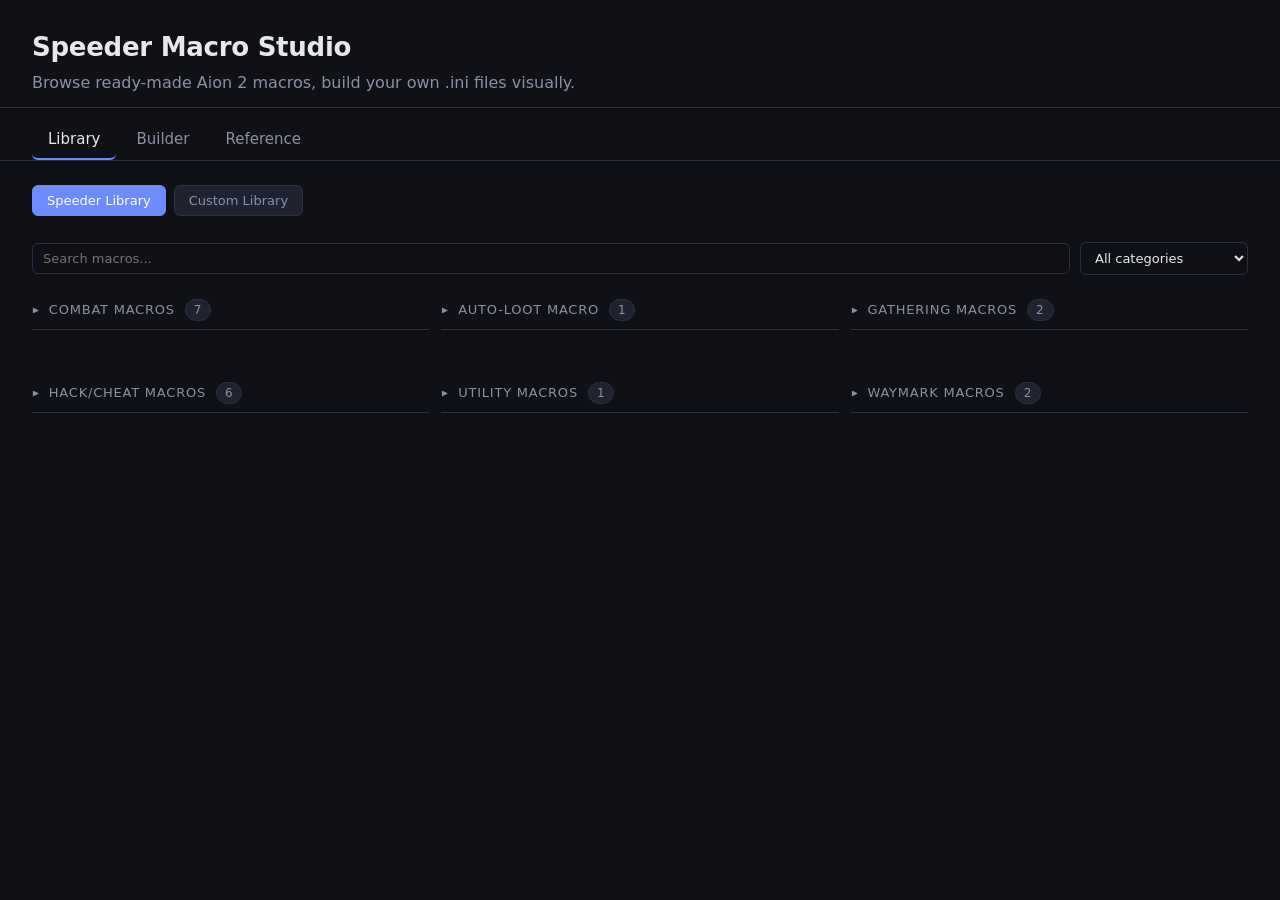
==== index.html @ fd644d5c "Add files via upload" ====
<!DOCTYPE html>
<html lang="en">
<head>
<meta charset="UTF-8">
<meta name="viewport" content="width=device-width, initial-scale=1.0">
<title>Speeder Macro Studio - Aion 2 .ini Builder</title>
<style>
  .scroll { max-height: 70vh; overflow: auto; }
  .subtabs { display: flex; gap: 8px; margin-bottom: 18px; }
  .subtab {
    background: var(--panel-2);
    color: var(--muted);
    border: 1px solid var(--border);
  }
  .subtab.active { background: var(--accent); color: #fff; border-color: var(--accent); }
  #custom-lib[hidden] { display: none; }
  .g0 { color: #6c8cff; }
  .g1 { color: #3ecf8e; }
  .g2 { color: #ffb547; }
  .g3 { color: #ff7a9a; }
  .g4 { color: #b38cff; }
  .g5 { color: #4fd1e0; }
  .g6 { color: #e8d44d; }
  .g7 { color: #ff8a5b; }
  .legend { display: flex; flex-wrap: wrap; gap: 6px 12px; margin-bottom: 10px; font-size: 12px; }
  .legend-item { display: inline-flex; align-items: center; gap: 6px; }
  .legend-item i { width: 10px; height: 10px; border-radius: 50%; background: currentColor; display: inline-block; }
  #output b { font-weight: 600; }
  .output-edit { width: 100%; min-height: 260px; max-height: 60vh; resize: vertical; font-size: 12px; line-height: 1.5; }
  .group-block {
    border: 1px solid var(--border);
    border-radius: 10px;
    padding: 12px;
    margin-bottom: 18px;
    background: rgba(255, 255, 255, 0.01);
  }
  .group-head {
    display: flex;
    align-items: center;
    gap: 10px;
    margin-bottom: 12px;
  }
  .group-head h3 { margin: 0; font-size: 15px; }
  .group-head .count {
    font-size: 12px;
    color: var(--muted);
    background: var(--panel-2);
    border: 1px solid var(--border);
    border-radius: 999px;
    padding: 1px 8px;
  }
  .group-head button.danger { margin-left: auto; }
  .group-block.collapsed { padding-bottom: 12px; }
  .group-block.collapsed .group-head { margin-bottom: 0; }
  .group-block .summary { margin: 0; font-size: 12px; }
  .section-head { align-items: flex-end; }
  .section-tools { display: flex; gap: 4px; margin-left: auto; align-items: flex-end; }
  .section-card.collapsed { padding-bottom: 12px; }
  .section-card .summary { margin: 0; font-size: 12px; }
  .group-row { color: var(--accent); background: var(--panel-2); position: sticky; top: 0; }
  .category { margin-bottom: 24px; }
  .category-title {
    font-size: 13px;
    text-transform: uppercase;
    letter-spacing: .06em;
    color: var(--muted);
    margin: 0 0 12px;
    padding: 4px 0 8px;
    border-bottom: 1px solid var(--border);
    display: flex;
    align-items: center;
    gap: 10px;
    cursor: pointer;
    list-style: none;
    user-select: none;
  }
  .category-title::-webkit-details-marker { display: none; }
  .category-title::before { content: "▾"; font-size: 12px; transition: transform .15s; }
  .category:not([open]) .category-title::before { transform: rotate(-90deg); }
  .category:not([open]) .cards { display: none; }
  .category-title .count {
    font-size: 12px;
    color: var(--muted);
    background: var(--panel-2);
    border: 1px solid var(--border);
    border-radius: 999px;
    padding: 1px 8px;
    font-weight: 400;
  }
  :root {
    --bg: #0f1117;
    --panel: #181b24;
    --panel-2: #1f2330;
    --border: #2b3040;
    --text: #e6e8ee;
    --muted: #8b91a3;
    --accent: #6c8cff;
    --accent-2: #3ecf8e;
    --danger: #ff6b6b;
    --warn: #ffb547;
    --mono: Consolas, "Courier New", monospace;
  }
  * { box-sizing: border-box; }
  body {
    margin: 0;
    font-family: "Segoe UI", system-ui, -apple-system, sans-serif;
    background: var(--bg);
    color: var(--text);
    line-height: 1.5;
  }
  header {
    padding: 28px 32px 12px;
    border-bottom: 1px solid var(--border);
  }
  header h1 { margin: 0 0 4px; font-size: 26px; font-weight: 700; letter-spacing: -0.01em; }
  header p { margin: 0; color: var(--muted); }
  nav.tabs {
    display: flex;
    gap: 4px;
    padding: 12px 32px 0;
    border-bottom: 1px solid var(--border);
    flex-wrap: wrap;
  }
  nav.tabs button {
    background: none;
    border: none;
    color: var(--muted);
    padding: 10px 16px;
    font-size: 15px;
    cursor: pointer;
    border-bottom: 2px solid transparent;
  }
  nav.tabs button.active { color: var(--text); border-bottom-color: var(--accent); }
  main { padding: 24px 32px 60px; max-width: 1280px; margin: 0 auto; }
  .tab { display: none; }
  .tab.active { display: block; }

  button {
    background: var(--accent);
    color: #fff;
    border: none;
    border-radius: 6px;
    padding: 7px 14px;
    font-size: 13px;
    cursor: pointer;
    font-family: inherit;
  }
  button:hover { filter: brightness(1.1); }
  button.ghost {
    background: var(--panel-2);
    color: var(--text);
    border: 1px solid var(--border);
  }
  button.danger { background: transparent; color: var(--danger); border: 1px solid var(--danger); }
  button.small { padding: 3px 8px; font-size: 12px; }

  input, select, textarea {
    background: var(--bg);
    color: var(--text);
    border: 1px solid var(--border);
    border-radius: 6px;
    padding: 7px 10px;
    font-family: inherit;
    font-size: 13px;
  }
  input:focus, select:focus, textarea:focus { outline: 1px solid var(--accent); }
  textarea.code, pre, input.mono { font-family: var(--mono); }

  .toolbar { display: flex; gap: 10px; flex-wrap: wrap; align-items: center; margin-bottom: 18px; }
  .toolbar input[type=search] { flex: 1; min-width: 200px; }

  .cards { display: grid; grid-template-columns: repeat(auto-fill, minmax(300px, 1fr)); gap: 12px; }
  .card {
    background: var(--panel);
    border: 1px solid var(--border);
    border-radius: 10px;
    padding: 14px 16px;
    display: flex;
    flex-direction: column;
    gap: 8px;
    transition: border-color .15s;
  }
  .card:hover { border-color: #3a4160; }
  .card h3 { margin: 0; font-size: 16px; }
  .card p { margin: 0; color: var(--muted); font-size: 13px; }
  .toolbar { position: sticky; top: 0; z-index: 5; background: var(--bg); padding: 8px 0 12px; margin-bottom: 8px; }
  .card .note {
    color: var(--warn);
    font-size: 12px;
    background: rgba(255, 181, 71, 0.08);
    border-left: 3px solid var(--warn);
    padding: 6px 8px;
    border-radius: 4px;
  }
  .card details pre { max-height: 200px; overflow: auto; }
  .card-head { display: flex; justify-content: space-between; align-items: flex-start; gap: 10px; }
  .kbd {
    flex-shrink: 0;
    font-family: var(--mono);
    font-size: 11px;
    color: var(--accent-2);
    background: rgba(62, 207, 142, 0.1);
    border: 1px solid rgba(62, 207, 142, 0.35);
    border-radius: 6px;
    padding: 2px 7px;
    white-space: nowrap;
  }
  .badge {
    font-size: 11px;
    padding: 2px 8px;
    border-radius: 999px;
    background: var(--panel-2);
    border: 1px solid var(--border);
    color: var(--muted);
  }
  .badge.alt { color: var(--accent-2); border-color: var(--accent-2); }
  details summary { cursor: pointer; color: var(--accent); font-size: 13px; margin: 4px 0; }
  pre {
    background: var(--bg);
    border: 1px solid var(--border);
    border-radius: 6px;
    padding: 10px;
    overflow-x: auto;
    font-size: 12px;
    margin: 6px 0 0;
    white-space: pre;
  }
  .card-actions { display: flex; gap: 6px; margin-top: auto; padding-top: 8px; }
  .card-actions button { flex: 1; padding: 6px 8px; font-size: 12px; white-space: nowrap; }
  .card { box-shadow: 0 1px 2px rgba(0, 0, 0, 0.25); }

  .builder-grid { display: grid; grid-template-columns: minmax(0, 1.4fr) minmax(320px, 1fr); gap: 20px; align-items: start; }
  @media (max-width: 1000px) { .builder-grid { grid-template-columns: 1fr; } }
  .panel { background: var(--panel); border: 1px solid var(--border); border-radius: 10px; padding: 16px; }
  .panel h2, .panel h3 { margin: 0 0 12px; font-size: 16px; }
  .sticky { position: sticky; top: 16px; }

  .section-card {
    background: var(--panel-2);
    border: 1px solid var(--border);
    border-radius: 8px;
    padding: 12px;
    margin-bottom: 14px;
  }
  .section-head { display: flex; gap: 10px; align-items: flex-end; flex-wrap: wrap; margin-bottom: 10px; }
  .section-head label { display: flex; flex-direction: column; font-size: 12px; color: var(--muted); gap: 4px; }
  .section-head input[data-field=name] { width: 140px; font-family: var(--mono); }
  .entry { display: flex; gap: 6px; align-items: center; margin-bottom: 6px; }
  .entry input.k { width: 110px; font-family: var(--mono); }
  .entry input.v { flex: 1; font-family: var(--mono); min-width: 0; }
  .entry .eq { color: var(--muted); font-family: var(--mono); }
  .row-btns { display: flex; gap: 4px; }
  .row-btns button { padding: 3px 7px; font-size: 11px; }
  .add-row { display: flex; gap: 6px; flex-wrap: wrap; margin-top: 8px; }

  .output-head { display: flex; justify-content: space-between; align-items: center; gap: 8px; flex-wrap: wrap; margin-bottom: 10px; }
  .output-head .file { display: flex; gap: 6px; align-items: center; }
  .output-head .file input { width: 160px; }
  #output { min-height: 260px; max-height: 60vh; overflow: auto; margin: 0; }
  #warnings { list-style: none; padding: 0; margin: 12px 0 0; font-size: 13px; }
  #warnings li { color: var(--warn); margin-bottom: 4px; }
  #warnings li.ok { color: var(--accent-2); }

  .stack { display: flex; flex-direction: column; gap: 12px; }
  .muted { color: var(--muted); font-size: 13px; }

  table { width: 100%; border-collapse: collapse; font-size: 13px; }
  th, td { text-align: left; padding: 8px 10px; border-bottom: 1px solid var(--border); vertical-align: top; }
  th { color: var(--muted); font-weight: 600; }
  td code, code { font-family: var(--mono); color: var(--accent-2); }
  .ref-grid { display: grid; grid-template-columns: 1fr 1fr; gap: 20px; }
  @media (max-width: 1000px) { .ref-grid { grid-template-columns: 1fr; } }

  #toast {
    position: fixed;
    bottom: 24px;
    left: 50%;
    transform: translateX(-50%) translateY(120px);
    background: var(--accent-2);
    color: #082016;
    padding: 10px 18px;
    border-radius: 8px;
    font-weight: 600;
    transition: transform .25s;
    pointer-events: none;
  }
  #toast.show { transform: translateX(-50%) translateY(0); }
</style>
</head>
<body>

<header>
  <h1>Speeder Macro Studio</h1>
  <p>Browse ready-made Aion 2 macros, build your own .ini files visually.</p>
</header>

<nav class="tabs">
  <button data-tab="library" class="active">Library</button>
  <button data-tab="builder">Builder</button>
  <button data-tab="reference">Reference</button>
</nav>

<main>

  <!-- LIBRARY -->
  <section id="library" class="tab active">
    <div class="subtabs">
      <button class="subtab active" data-sub="speeder">Speeder Library</button>
      <button class="subtab" data-sub="custom">Custom Library</button>
    </div>
    <div id="speeder-lib">
    <div class="toolbar">
      <input type="search" id="search" placeholder="Search macros...">
      <select id="cat">
        <option value="all">All categories</option>
        <option value="Combat">Combat Macros</option>
        <option value="Auto Loot">Auto-Loot Macro</option>
        <option value="Gathering">Gathering Macros</option>
        <option value="Hack">Hack/Cheat Macros</option>
        <option value="Utility">Utility Macros</option>
        <option value="Waymarks">Waymark Macros</option>
      </select>
    </div>
    <div class="cards" id="cards"></div>
    </div>
    <div id="custom-lib" hidden>
      <div class="cards" id="custom-cards"></div>
    </div>
  </section>

  <!-- BUILDER -->
  <section id="builder" class="tab">
    <div class="builder-grid">
      <div class="panel">
        <div class="output-head" style="margin-bottom:14px">
          <h2 style="margin:0">Sections</h2>
          <div style="display:flex;gap:6px;flex-wrap:wrap">
            <button class="ghost" id="add-section">+ Section</button>
            <button class="ghost" id="sort-sections" title="Sort by hotkey code (named sections last)">Sort by hotkey</button>
            <button class="ghost" id="save-custom">Save to Custom Library</button>
            <button class="ghost danger" id="clear-all">Clear all</button>
          </div>
        </div>
        <div id="sections"></div>
      </div>

      <div class="panel sticky">
        <div class="output-head">
          <h2 style="margin:0">Output</h2>
          <div class="file">
            <input id="filename" class="mono" value="macro.ini" title="File name">
            <button class="ghost" id="edit-output">Edit output</button>
            <button class="ghost" id="copy-output">Copy</button>
            <button id="download-output">Download</button>
          </div>
        </div>
        <div class="legend" id="legend"></div>
        <pre id="output"></pre>
        <textarea id="output-edit" class="code output-edit" spellcheck="false" hidden></textarea>
        <ul id="warnings"></ul>
      </div>
    </div>
  </section>

  <!-- REFERENCE -->
  <section id="reference" class="tab">
    <div class="ref-grid">
      <div class="panel">
        <h2>Key codes</h2>
        <p class="muted">Use these as section names (e.g. <code>[113]</code> for F2) and in key presses like <code>32d</code>. Use 160/161 for Shift, not 16.</p>
        <div class="scroll"><table id="key-table"></table></div>
      </div>
      <div class="panel">
        <h2>Command cheat sheet</h2>
        <p class="muted">Based on the examples in the macro guide. Copy examples as-is when unsure.</p>
        <table id="cmd-table"></table>
      </div>
    </div>
  </section>

</main>

<div id="toast"></div>

<script>
const range = (a, b) => Array.from({ length: b - a + 1 }, (_, i) => a + i);

const KEY_GROUPS = [
  ["Mouse", [
    ["Left Click", 1], ["Right Click", 2], ["Middle Click", 4],
    ["Mouse Side X1", 5], ["Mouse Side X2", 6], ["Scroll Up", 256], ["Scroll Down", 257]
  ]],
  ["Function keys", range(112, 135).map(c => [`F${c - 111}`, c])],
  ["Letters", range(65, 90).map(c => [String.fromCharCode(c), c])],
  ["Numbers", range(48, 57).map(c => [String.fromCharCode(c), c])],
  ["Numpad", [
    ...range(96, 105).map(c => [`Numpad ${c - 96}`, c]),
    ["Numpad *", 106], ["Numpad +", 107], ["Numpad Separator", 108],
    ["Numpad -", 109], ["Numpad .", 110], ["Numpad /", 111]
  ]],
  ["Modifiers", [
    ["Left Shift", 160], ["Right Shift", 161], ["Left Ctrl", 162],
    ["Right Ctrl", 163], ["Left Alt", 164], ["Right Alt", 165]
  ]],
  ["Navigation & editing", [
    ["Backspace", 8], ["Tab", 9], ["Clear", 12], ["Enter", 13], ["Pause", 19],
    ["Caps Lock", 20], ["Esc", 27], ["Space", 32], ["Page Up", 33], ["Page Down", 34],
    ["End", 35], ["Home", 36], ["Left Arrow", 37], ["Up Arrow", 38], ["Right Arrow", 39],
    ["Down Arrow", 40], ["Select", 41], ["Print", 42], ["Execute", 43], ["Print Screen", 44],
    ["Insert", 45], ["Delete", 46], ["Help", 47], ["Left Windows", 91], ["Right Windows", 92],
    ["Apps", 93], ["Sleep", 95], ["Num Lock", 144], ["Scroll Lock", 145]
  ]],
  ["Punctuation (US)", [
    ["; :", 186], ["= +", 187], [", <", 188], ["- _", 189], [". >", 190],
    ["/ ?", 191], ["` ~", 192], ["[ {", 219], ["\\ |", 220], ["] }", 221], ["' \"", 222]
  ]],
  ["Media & browser", [
    ["Volume Mute", 173], ["Volume Down", 174], ["Volume Up", 175], ["Next Track", 176],
    ["Previous Track", 177], ["Stop Media", 178], ["Play/Pause", 179], ["Start Mail", 180],
    ["Select Media", 181], ["Start App 1", 182], ["Start App 2", 183]
  ]]
];

const KEY_CODES = KEY_GROUPS.flatMap(([, keys]) => keys);

const GROUP_COLORS = 8;

const COMMANDS = [
  ["abl<slot>,<target>,<ms>", "abl2,0,3000", "Use the ability in a hotbar slot. Target 0 = normal, 1 = self-target abilities/buffs."],
  ["ch<slot>", "ch3", "Check the hotbar slot is active and not on cooldown."],
  ["cd<id>,<ms>", "cd2101001,30000", "Check a status effect timer (used by auto-potion and cooldown checks)."],
  ["hp*<n> / mp*<n>", "hp*0.5", "Compare HP or MP to a fraction (0.5 = 50%)."],
  ["cc", "cc", "Detects crowd control effects such as stuns."],
  ["s<ms>", "s10", "Wait in milliseconds."],
  ["rs<min>,<max>", "rs120,150", "Wait a random time between min and max milliseconds."],
  ["gt<n>", "gt3", "Jump to keys line n. gt* is used as the loop control in the examples."],
  ["<code>d / <code>u", "32d, 32u", "Press (d) or release (u) a key by key code."],
  ["dbg % text", "dbg % slot 2", "Print a debug message to the console. Remove for less spam."],
  ["store / eq", "store % startup,1", "Store a variable / check that a variable equals a value."],
  ["nop", "nop", "Does nothing. Used as a placeholder for the last keys line."],
  ["tcg % name,dist", "tcg % Orichalcum,2000", "Target the closest gathering object (optionally by name and max distance)."],
  ["td<dist> / tbt<ms>", "td200 / tbt100", "Check target distance / teleport behind your target."],
  ["vel x,y,z", "vel0,100,0", "Set your velocity (used by glide and jump boost)."],
  ["get % pos", "get % pos", "Read your current position into variables."],
  ["tele x,y,z", "tele0,(VAR % PY),0", "Teleport to coordinates."],
  ["ap(x,y,z)", "ap(VAR % WX),(VAR % WY),(VAR % WZ)", "Set the in-game auto-path destination."],
  ["lt+ / lt-", "lt+", "Turn camera lock-on to target on/off."],
  ["as*+ / as*-", "as*-", "Turn the attack speed hack off/on."],
  ["ar+ / ar-", "ar+", "Start/stop background movement mode (waymark example)."],
  ["itl", "itl", "Loot check used by the auto-loot macro."],
  ["!command", "!eq % startup,1", "Prefix used in examples; copy as shown."]
];

const PRESETS = [
  {
    id: "weave", cat: "Combat", title: "Basic Weave", hotkey: "F2",
    desc: "Super simple F2 macro that perfectly weaves your left/right click abilities. Recommended to try this one first just to make sure everything is working.",
    note: "",
    text: `[113]
keys=abl2,0,3000|dbg % slot 2
keys2=abl1,0,3000|dbg % slot 1
keys3=nop
repeat=2`
  },
  {
    id: "override", cat: "Combat", title: "Cooldown Override Weave (E)", hotkey: "F2 + E",
    desc: "Very similar to Basic Weave, but pressing E overrides left/right click abilities, uses your E cooldown, then weaves it with left click.",
    note: "To use another key, copy the [69] block, change 69 to the key code (81 for Q), and set the abl slot (abl7,0,4000 for Q).",
    text: `[113]
keys=eq % waitForCD,1|call % fCheckCD|gt3
keys2=abl2,0,3000|dbg % slot 2
keys3=abl1,0,3000|dbg % slot 1
keys4=nop
repeat=2
[69]
keys=!ic|gt*
keys2=store % waitForCD,1
keys3=abl8,0,4000|dbg % used E ability|store % waitForCD,0
keys4=nop
repeat=0
pass=1
[fCheckCD]
keys=eq % waitForCD,1|gt3
keys2=gt*
keys3=s10|gt1
keys4=nop`
  },
  {
    id: "bot", cat: "Combat", title: "Combat Bot (Hotbar 1-8)", hotkey: "F2",
    desc: "Basic combat bot for any class. Uses your cooldowns left-to-right while perfectly weaving your attacks.",
    note: "repeat=1 makes it run only while F2 is held. Self-buffs need target 1 (abl5,1,3000). Charge attacks need key presses instead of abl, e.g. keys6=ch6|52d|wfa**1401|52u|gt12 (Deadshot).",
    text: `[113]
keys=!eq % startup,1|store % startup,1|dbg % Auto-combat enabled
keys2=!itm|tcm2500
keys3=!itm|gt*
keys4=mp*0.25|gt12
keys5=ch3|abl3,0,3000|dbg % slot 3|gt11
keys6=ch4|abl4,0,3000|dbg % slot 4|gt11
keys7=ch5|abl5,0,3000|dbg % slot 5|gt11
keys8=ch6|abl6,0,3000|dbg % slot 6|gt11
keys9=ch7|abl7,0,3000|dbg % slot 7|gt11
keys10=ch8|abl8,0,3000|dbg % slot 8|gt11
keys11=abl2,0,3000|dbg % slot 2
keys12=abl1,0,3000|dbg % slot 1
keys13=nop
endkeys=dbg % Auto-combat disabled|store % startup,0
repeat=2`
  },
  {
    id: "bot-middle", cat: "Combat", title: "Combat Bot (Middle Slots 21-24)", hotkey: "F2",
    desc: "Same combat bot as above, but also uses the 4 middle hotbar slots (ch21-24).",
    note: "Set target to 1 for the abl command if the ability is self-target.",
    text: `[113]
keys=!eq % startup,1|store % startup,1|dbg % Auto-combat enabled
keys2=!itm|tcm2500
keys3=!itm|gt*
keys4=mp*0.25|gt16
keys5=ch3|abl3,0,3000|dbg % Using slot 3|gt15
keys6=ch4|abl4,0,3000|dbg % Using slot 4|gt15
keys7=ch5|abl5,0,3000|dbg % Using slot 5|gt15
keys8=ch6|abl6,0,3000|dbg % Using slot 6|gt15
keys9=ch7|abl7,0,3000|dbg % Using slot 7|gt15
keys10=ch8|abl8,0,3000|dbg % Using slot 8|gt15
keys11=ch21|abl21,0,3000|dbg % Using slot 21|gt15
keys12=ch22|abl22,0,3000|dbg % Using slot 22|gt15
keys13=ch23|abl23,0,3000|dbg % Using slot 23|gt15
keys14=ch24|abl24,0,3000|dbg % Using slot 24|gt15
keys15=abl2,0,3000|dbg % Using slot 2
keys16=abl1,0,3000|dbg % Using slot 1
keys17=nop
endkeys=dbg % Auto-combat disabled|store % startup,0
repeat=2`
  },
  {
    id: "aimbot", cat: "Combat", title: "Target Camera Lock", hotkey: "F3",
    desc: "Works like an aimbot for Aion 2. Locks the camera to your current target.",
    note: "",
    text: `[114]
keys=it|lt+|gt*
keys2=lt-
keys3=s10
endkeys=lt-|dbg % auto-aim OFF
repeat=2`
  },
  {
    id: "autocc", cat: "Combat", title: "Auto Anti-CC (Spacebar)", hotkey: "F4",
    desc: "Detects crowd control abilities (like stun) and presses spacebar for you.",
    note: "Combine with cd to check the spacebar ability cooldown, e.g. keys=cc|cd14000000|32d ...",
    text: `[115]
keys=cc|32d|rs120,150|32u|dbg % pressing spacebar
keys2=s10
endkeys=dbg % OFF
repeat=2`
  },
  {
    id: "potion", cat: "Combat", title: "Auto-Potion", hotkey: "F2",
    desc: "Auto-potion example. Uses F1 when HP is below 50% and the potion's status effect has been active for the cooldown time.",
    note: "Replace 2101001 with the status effect ID you find using the -cd command. 30000 = potion cooldown in ms.",
    text: `[113]
keys=hp*0.5|cd2101001,30000|112d|rs120,150|112u
keys2=s100
endkeys=dbg % auto-potion OFF
repeat=2`
  },
  {
    id: "loot", cat: "Auto Loot", title: "Auto-Loot", hotkey: "F4",
    desc: "Simple macro that presses F whenever loot is detected.",
    note: "",
    text: `[115]
keys=!eq % loot,1|store % loot,1|dbg % Auto-loot enabled
keys2=itl|dbg % looting|70d|rs120,150|70u
keys3=s200
endkeys=dbg % Auto-loot disabled|store % loot,0
repeat=2`
  },
  {
    id: "gather", cat: "Gathering", title: "Gather Closest Object", hotkey: "F4",
    desc: "Gathers from the closest object within 2000 distance. The game runs you to the target automatically. Assumes the default interaction key (F).",
    note: "",
    text: `[115]
keys=tcg2000|s100|70d|rs120,200|70u
repeat=0`
  },
  {
    id: "gather-orichalcum", cat: "Gathering", title: "Gather Specific Object (Orichalcum)", hotkey: "F4",
    desc: "Same as above but targets a specific gathering object.",
    note: "",
    text: `[115]
keys=tcg % Orichalcum,2000|s100|70d|rs120,200|70u
repeat=0`
  },
  {
    id: "glide", cat: "Hack", title: "Never-Drop Glide", hotkey: "F5",
    desc: "Hold F5 to glide without losing height, so you can fly very far with little flight gauge.",
    note: "Order: jump off ledge, hold F5, glide where you want, release F5 to land.",
    text: `[116]
keys=32d|rs120,150|32u
keys2=vel0,1,0|s1|gt2
endkeys=32d|rs120,150|32u
interrupt=1
repeat=1`
  },
  {
    id: "tbt", cat: "Hack", title: "Permanent Back Attack (Teleport Behind)", hotkey: "F5",
    desc: "Continuously teleports behind your current target for permanent back attacks. Only activates within 200 distance to prevent rubberbanding.",
    note: "You must keep moving (e.g. hold W), or back attacks will not register.",
    text: `[116]
keys=td200|tbt100
keys2=s10
endkeys=dbg % TBT OFF
repeat=2`
  },
  {
    id: "tbt-a", cat: "Hack", title: "Back Attack + Auto-Move (A key)", hotkey: "F5",
    desc: "Same as Permanent Back Attack, but holds A after each teleport to update your position.",
    note: "",
    text: `[116]
keys=td200|tbt100|65d|gt*
keys2=65u
keys3=s10
endkeys=dbg % TBT OFF|65u
repeat=2`
  },
  {
    id: "under", cat: "Hack", title: "Teleport Below Ground", hotkey: "F6",
    desc: "Teleports you 300 units below ground. Releasing returns you to your original position. Useful for avoiding some mob/boss damage.",
    note: "",
    text: `[117]
keys=get % pos|store % origY,(VAR % PY)
keys2=sub % PY,300.0
keys3=tele0,(VAR % PY),0|s10|gt3
endkeys=dbg % OFF|tele0,(VAR % origY),0
interrupt=1
repeat=0`
  },
  {
    id: "air", cat: "Hack", title: "Teleport Into the Air", hotkey: "F6",
    desc: "Similar to Teleport Below Ground, but teleports you 300 units up instead.",
    note: "",
    text: `[117]
keys=get % pos
keys2=add % PY,300.0
keys3=tele0,(VAR % PY),0|s10|gt3
endkeys=dbg % OFF
interrupt=1
repeat=0`
  },
  {
    id: "jump", cat: "Hack", title: "Higher Jump", hotkey: "Space",
    desc: "While holding spacebar, your Y velocity increases so you jump higher.",
    note: "",
    text: `[32]
keys=vel0,100,0|s1|gt1
keys2=nop
interrupt=1
pass=1
repeat=0`
  },
  {
    id: "dodge", cat: "Utility", title: "Dodge Distance Guard (Attack Speed Off)", hotkey: "Shift",
    desc: "Prevents the attack speed hack from shortening dodge distance while Shift is held.",
    note: "",
    text: `[160]
keys=caw|as*-|dbg % AS disabled
endkeys=s1000|as*+|dbg % AS enabled
repeat=0
pass=2`
  },
  {
    id: "wp-minimized", cat: "Waymarks", title: "Waymark Movement (Minimized Game)", hotkey: "fPress / fRelease",
    desc: "Lets Speeder move your character while the game is minimized. Also presses Shift to sprint.",
    note: "In config.txt, set line 21 to fPress and line 22 to fRelease.",
    text: `[fPress]
keys=ar+
keys2=get % MS|cmp(VAR % MS),600.0|pk3389

[fRelease]
keys=ar-`
  },
  {
    id: "wp-autopath", cat: "Waymarks", title: "Waymark Auto-Pathing", hotkey: "fPress / fRelease",
    desc: "Uses the in-game quest auto-pathing (bound to ;) and overwrites its coordinates with your waymark coordinates.",
    note: "Requires auto-pathing to be enabled. Set line 23 to ~1000 for this to work.",
    text: `[fPress]
keys=eq % moving,1|gt*
keys2=store % moving,1
keys3=186d|rs120,1500|186u|ap(VAR % WX),(VAR % WY),(VAR % WZ)
keys4=dbg % Moving to (VAR % WX), (VAR % WY), (VAR % WZ)
keys5=nop

[fRelease]
keys=eq % moving,1|dbg % Arrived!|s1000|store % moving,0`
  }
];

let doc = loadSaved() || { sections: [newSection()] };

const $ = s => document.querySelector(s);
const esc = s => String(s ?? "").replace(/[&<>"']/g, c => ({ "&": "&amp;", "<": "&lt;", ">": "&gt;", '"': "&quot;", "'": "&#39;" }[c]));

function newSection() {
  return { name: "113", entries: [{ key: "keys", value: "nop" }, { key: "repeat", value: "0" }] };
}

function parseIni(text) {
  const sections = [];
  let cur = null;
  for (const raw of text.split(/\r?\n/)) {
    const line = raw.trim();
    if (!line) continue;
    const m = line.match(/^\[(.+)\]$/);
    if (m) {
      cur = { name: m[1].trim(), entries: [] };
      sections.push(cur);
      continue;
    }
    if (!cur) { cur = { name: "", entries: [] }; sections.push(cur); }
    const i = line.indexOf("=");
    if (i > 0 && !line.startsWith(";")) {
      cur.entries.push({ key: line.slice(0, i).trim(), value: line.slice(i + 1).trim() });
    } else {
      cur.entries.push({ key: "", value: line });
    }
  }
  return sections;
}

function build() {
  return doc.sections.map(s =>
    `[${s.name}]\n` + s.entries.map(e => e.key ? `${e.key}=${e.value}` : e.value).join("\n")
  ).join("\n\n") + "\n";
}

function renumber(s) {
  let n = 0;
  s.entries.forEach(e => {
    if (/^keys\d*$/.test(e.key)) {
      n++;
      e.key = n === 1 ? "keys" : "keys" + n;
    }
  });
}

function lint() {
  const out = [];
  const names = doc.sections.map(s => s.name);
  doc.sections.forEach((s, i) => {
    const label = s.name ? `[${s.name}]` : `Section ${i + 1}`;
    if (!s.name) out.push(`${label}: section has no name.`);
    if (s.name && names.indexOf(s.name) !== i) out.push(`${label}: duplicate section name.`);
    if (/^\d+$/.test(s.name) && +s.name > 255) out.push(`${label}: key codes are Windows virtual-key codes (0-255).`);
    const keyNums = [];
    s.entries.forEach(e => {
      if (!e.key) {
        if (e.value && !e.value.startsWith(";")) out.push(`${label}: line without "=": "${e.value}" (written as-is).`);
        return;
      }
      if (/^keys\d*$/.test(e.key)) keyNums.push(e.key === "keys" ? 1 : +e.key.slice(4));
      else if (!["endkeys", "repeat", "pass", "interrupt"].includes(e.key)) out.push(`${label}: unknown setting "${e.key}".`);
      if (!e.value.trim()) out.push(`${label}: "${e.key}" has no value.`);
    });
    if (!keyNums.length) out.push(`${label}: no keys lines. The macro will do nothing.`);
    else if (keyNums.some((n, j) => n !== j + 1)) out.push(`${label}: keys lines are not numbered in order (keys, keys2, keys3...).`);
  });
  return out;
}

function save() {
  try { localStorage.setItem("speederStudio", JSON.stringify(doc)); } catch (e) {}
}

function loadSaved() {
  try {
    const d = JSON.parse(localStorage.getItem("speederStudio"));
    return d && Array.isArray(d.sections) ? d : null;
  } catch (e) { return null; }
}

function toast(msg) {
  const t = $("#toast");
  t.textContent = msg;
  t.classList.add("show");
  clearTimeout(toast.timer);
  toast.timer = setTimeout(() => t.classList.remove("show"), 1600);
}

function copyText(text) {
  const done = () => toast("Copied to clipboard");
  if (navigator.clipboard) {
    navigator.clipboard.writeText(text).then(done).catch(() => fallbackCopy(text, done));
  } else {
    fallbackCopy(text, done);
  }
}

function fallbackCopy(text, done) {
  const ta = document.createElement("textarea");
  ta.value = text;
  document.body.appendChild(ta);
  ta.select();
  document.execCommand("copy");
  ta.remove();
  done();
}

function downloadText(text, name) {
  const fname = (name || "macro.ini").replace(/[\\/:*?"<>|]+/g, "_").replace(/\.ini$/i, "") + ".ini";
  const url = URL.createObjectURL(new Blob([text], { type: "text/plain" }));
  const a = document.createElement("a");
  a.href = url;
  a.download = fname;
  a.click();
  setTimeout(() => URL.revokeObjectURL(url), 1000);
  toast("Downloaded " + fname);
}

function switchTab(name) {
  document.querySelectorAll("nav.tabs button").forEach(b => b.classList.toggle("active", b.dataset.tab === name));
  document.querySelectorAll(".tab").forEach(t => t.classList.toggle("active", t.id === name));
}

document.querySelectorAll("nav.tabs button").forEach(b => b.addEventListener("click", () => switchTab(b.dataset.tab)));

/* ---------- Library ---------- */

const CATEGORIES = [
  ["Combat", "Combat Macros"],
  ["Auto Loot", "Auto-Loot Macro"],
  ["Gathering", "Gathering Macros"],
  ["Hack", "Hack/Cheat Macros"],
  ["Utility", "Utility Macros"],
  ["Waymarks", "Waymark Macros"]
];

function renderLibrary() {
  const q = $("#search").value.trim().toLowerCase();
  const cat = $("#cat").value;
  const list = PRESETS.filter(p =>
    (cat === "all" || p.cat === cat) && (p.title + " " + p.desc + " " + p.hotkey).toLowerCase().includes(q)
  );
  const groups = CATEGORIES
    .map(([key, label]) => ({ label, items: list.filter(p => p.cat === key) }))
    .filter(g => g.items.length);
  $("#cards").innerHTML = groups.map(g => `
    <details class="category"${q || cat !== "all" ? " open" : ""}>
      <summary class="category-title">${esc(g.label)} <span class="count">${g.items.length}</span></summary>
      <div class="cards">${g.items.map(cardHtml).join("")}</div>
    </details>`).join("") || `<p class="muted">No macros match your search.</p>`;
}

function cardHtml(p) {
  return `
    <article class="card">
      <div class="card-head">
        <h3>${esc(p.title)}</h3>
        <span class="kbd">${esc(p.hotkey)}</span>
      </div>
      <p class="desc">${esc(p.desc)}</p>
      ${p.note ? `<p class="note">${esc(p.note)}</p>` : ""}
      <details><summary>View .ini</summary><pre>${esc(p.text)}</pre></details>
      <div class="card-actions">
        <button data-copy="${p.id}">Copy</button>
        <button class="ghost" data-dl="${p.id}">Download</button>
        <button class="ghost" data-load="${p.id}">Add to builder</button>
      </div>
    </article>`;
}

document.querySelectorAll(".subtab").forEach(b => b.addEventListener("click", () => {
  document.querySelectorAll(".subtab").forEach(x => x.classList.toggle("active", x === b));
  const custom = b.dataset.sub === "custom";
  $("#speeder-lib").hidden = custom;
  $("#custom-lib").hidden = !custom;
  if (custom) renderCustom();
}));

const CUSTOM_KEY = "speederCustom";
let customMacros = loadCustom();

function loadCustom() {
  try { return JSON.parse(localStorage.getItem(CUSTOM_KEY)) || []; } catch (e) { return []; }
}

function saveCustom() {
  try { localStorage.setItem(CUSTOM_KEY, JSON.stringify(customMacros)); } catch (e) {}
}

function renderCustom() {
  $("#custom-cards").innerHTML = customMacros.map(m => `
    <article class="card">
      <div class="card-head">
        <h3>${esc(m.title)}</h3>
        <span class="kbd">${m.sections} sec</span>
      </div>
      <p class="desc">Saved ${new Date(m.created).toLocaleDateString()}</p>
      <details><summary>View .ini</summary><pre>${esc(m.text)}</pre></details>
      <div class="card-actions">
        <button data-act="copy" data-id="${m.id}">Copy</button>
        <button class="ghost" data-act="dl" data-id="${m.id}">Download</button>
        <button class="ghost" data-act="add" data-id="${m.id}">Add to builder</button>
        <button class="ghost danger" data-act="del" data-id="${m.id}">Delete</button>
      </div>
    </article>`).join("") || `<p class="muted">Your Custom Library is empty. Build a macro in the Builder and click "Save to Custom Library".</p>`;
}

$("#custom-cards").addEventListener("click", e => {
  const b = e.target.closest("button[data-act]");
  if (!b) return;
  const m = customMacros.find(x => x.id === b.dataset.id);
  if (!m) return;
  if (b.dataset.act === "copy") copyText(m.text);
  if (b.dataset.act === "dl") downloadText(m.text, m.title);
  if (b.dataset.act === "add") {
    doc.sections.push(...parseIni(m.text).map(s => ({ ...s, group: m.title })));
    commit();
    switchTab("builder");
    toast("Added to builder");
  }
  if (b.dataset.act === "del" && confirm(`Delete "${m.title}"?`)) {
    customMacros = customMacros.filter(x => x.id !== m.id);
    saveCustom();
    renderCustom();
  }
});

$("#save-custom").addEventListener("click", () => {
  if (!doc.sections.length) { toast("Nothing to save"); return; }
  const name = prompt("Name for this macro:", "My macro");
  if (!name || !name.trim()) return;
  customMacros.push({
    id: Date.now().toString(36) + Math.random().toString(36).slice(2, 7),
    title: name.trim(),
    text: build(),
    sections: doc.sections.length,
    created: Date.now()
  });
  saveCustom();
  toast("Saved to Custom Library");
});

$("#search").addEventListener("input", renderLibrary);
$("#cat").addEventListener("change", renderLibrary);

$("#cards").addEventListener("click", e => {
  const b = e.target.closest("button");
  if (!b) return;
  if (b.dataset.copy) copyText(PRESETS.find(p => p.id === b.dataset.copy).text);
  if (b.dataset.dl) {
    const p = PRESETS.find(x => x.id === b.dataset.dl);
    downloadText(p.text + "\n", p.title);
  }
  if (b.dataset.load) {
    const p = PRESETS.find(x => x.id === b.dataset.load);
    doc.sections.push(...parseIni(p.text).map(s => ({ ...s, group: p.title })));
    commit();
    switchTab("builder");
    toast("Added to builder");
  }
});

/* ---------- Builder ---------- */

function keySelectHtml(si, name) {
  const cur = String(name);
  return `<select data-si="${si}" data-action="pickkey">
    <option value="">Pick a key...</option>
    ${KEY_GROUPS.map(([g, keys]) => `<optgroup label="${esc(g)}">
      ${keys.map(([n, c]) => `<option value="${c}" ${String(c) === cur ? "selected" : ""}>${esc(n)} (${c})</option>`).join("")}
    </optgroup>`).join("")}
  </select>`;
}

function groupBlocks() {
  const blocks = [];
  doc.sections.forEach((s, i) => {
    const key = s.group || "";
    const last = blocks[blocks.length - 1];
    if (last && last.key === key) last.end = i + 1;
    else blocks.push({ key, label: key || "Custom sections", start: i, end: i + 1 });
  });
  return blocks;
}

function isGroupCollapsed(key) {
  return !!(doc.collapsedGroups && doc.collapsedGroups[key]);
}

function renderBuilder() {
  $("#sections").innerHTML = groupBlocks().map(b => `
    <div class="group-block${isGroupCollapsed(b.key) ? " collapsed" : ""}">
      <div class="group-head">
        <button class="ghost small" data-action="toggle-group" data-key="${esc(b.key)}" title="Expand / collapse">${isGroupCollapsed(b.key) ? "▶" : "▼"}</button>
        <h3>${esc(b.label)}</h3>
        <span class="count">${b.end - b.start} section(s)</span>
        <button class="ghost danger small" data-action="rm-group" data-start="${b.start}" data-end="${b.end}">Remove group</button>
      </div>
      ${isGroupCollapsed(b.key)
        ? `<p class="muted summary">${doc.sections.slice(b.start, b.end).reduce((n, s) => n + s.entries.length, 0)} line(s) hidden</p>`
        : doc.sections.slice(b.start, b.end).map((s, k) => sectionCard(s, b.start + k)).join("")}
    </div>`).join("") || `<p class="muted">No sections yet. Click "+ Section" or "Add to builder" in the Library.</p>`;
}

function sectionCard(s, si) {
  return `
    <div class="section-card${s.collapsed ? " collapsed" : ""}">
      <div class="section-head">
        <button class="ghost small" data-action="toggle-section" data-si="${si}" title="Expand / collapse">${s.collapsed ? "▶" : "▼"}</button>
        <label>Section name
          <input data-si="${si}" data-field="name" value="${esc(s.name)}">
        </label>
        <label>Hotkey
          ${keySelectHtml(si, s.name)}
        </label>
        <div class="section-tools">
          <button class="ghost small" data-action="sec-up" data-si="${si}" title="Move section up">▲</button>
          <button class="ghost small" data-action="sec-down" data-si="${si}" title="Move section down">▼</button>
          <button class="ghost small" data-action="dup-section" data-si="${si}">Duplicate</button>
          <button class="ghost danger small" data-action="del-section" data-si="${si}">Delete</button>
        </div>
      </div>
      ${s.collapsed ? `<p class="muted summary">${s.entries.length} line(s) hidden</p>` : `
      ${s.entries.map((e, ei) => `
        <div class="entry">
          <input class="k" placeholder="key" data-si="${si}" data-ei="${ei}" data-field="key" value="${esc(e.key)}">
          <span class="eq">${e.key ? "=" : ""}</span>
          <input class="v" placeholder="${e.key ? "value" : "comment or raw line"}" data-si="${si}" data-ei="${ei}" data-field="value" value="${esc(e.value)}">
          <div class="row-btns">
            <button class="ghost" data-action="up" data-si="${si}" data-ei="${ei}" title="Move up">▲</button>
            <button class="ghost" data-action="down" data-si="${si}" data-ei="${ei}" title="Move down">▼</button>
            <button class="ghost danger" data-action="rm" data-si="${si}" data-ei="${ei}" title="Remove">✕</button>
          </div>
        </div>`).join("")}
      <div class="add-row">
        <button class="ghost small" data-action="add-keys" data-si="${si}">+ keys line</button>
        <button class="ghost small" data-action="add-setting" data-si="${si}">+ setting</button>
        <button class="ghost small" data-action="add-comment" data-si="${si}">+ comment</button>
      </div>`}
    </div>`;
}

function buildHtml() {
  return groupBlocks().map((b, bi) =>
    doc.sections.slice(b.start, b.end).map(s =>
      `<span class="g${bi % GROUP_COLORS}">` +
      [`<b>[${esc(s.name)}]</b>`, ...s.entries.map(e => esc(e.key ? `${e.key}=${e.value}` : e.value))].join("\n") +
      `</span>`
    ).join("\n\n")
  ).join("\n\n") + "\n";
}

function updateOutput() {
  const blocks = groupBlocks();
  $("#legend").innerHTML = blocks.map((b, bi) =>
    `<span class="legend-item g${bi % GROUP_COLORS}"><i></i>${esc(b.label)}</span>`
  ).join("");
  $("#output").innerHTML = buildHtml();
  const w = lint();
  $("#warnings").innerHTML = w.length
    ? w.map(x => `<li>${esc(x)}</li>`).join("")
    : `<li class="ok">Looks good. No issues found.</li>`;
}

function commit() {
  renderBuilder();
  updateOutput();
  save();
}

$("#sections").addEventListener("input", e => {
  const t = e.target;
  if (!t.dataset.field) return;
  const s = doc.sections[+t.dataset.si];
  if (t.dataset.field === "name") s.name = t.value;
  else s.entries[+t.dataset.ei][t.dataset.field === "key" ? "key" : "value"] = t.value;
  updateOutput();
  save();
});

$("#sections").addEventListener("change", e => {
  const t = e.target;
  if (t.dataset.action === "pickkey" && t.value) {
    doc.sections[+t.dataset.si].name = t.value;
    commit();
  }
});

$("#sections").addEventListener("click", e => {
  const b = e.target.closest("[data-action]");
  if (!b || b.dataset.action === "pickkey") return;
  const a = b.dataset.action;
  const si = +b.dataset.si;
  const ei = +b.dataset.ei;
  const s = doc.sections[si];

  if (a === "del-section") {
    doc.sections.splice(si, 1);
  } else if (a === "up" && ei > 0) {
    [s.entries[ei - 1], s.entries[ei]] = [s.entries[ei], s.entries[ei - 1]];
    renumber(s);
  } else if (a === "down" && ei < s.entries.length - 1) {
    [s.entries[ei + 1], s.entries[ei]] = [s.entries[ei], s.entries[ei + 1]];
    renumber(s);
  } else if (a === "rm") {
    s.entries.splice(ei, 1);
    renumber(s);
  } else if (a === "add-keys") {
    let last = -1;
    s.entries.forEach((e, i) => { if (/^keys\d*$/.test(e.key)) last = i; });
    s.entries.splice(last + 1, 0, { key: "keys", value: "nop" });
    renumber(s);
  } else if (a === "add-setting") {
    s.entries.push({ key: "repeat", value: "0" });
  } else if (a === "add-comment") {
    s.entries.push({ key: "", value: "; " });
  } else if (a === "sec-up" && si > 0 && (doc.sections[si - 1].group || "") === (s.group || "")) {
    [doc.sections[si - 1], doc.sections[si]] = [doc.sections[si], doc.sections[si - 1]];
  } else if (a === "sec-down" && si < doc.sections.length - 1 && (doc.sections[si + 1].group || "") === (s.group || "")) {
    [doc.sections[si + 1], doc.sections[si]] = [doc.sections[si], doc.sections[si + 1]];
  } else if (a === "dup-section") {
    doc.sections.splice(si + 1, 0, JSON.parse(JSON.stringify(s)));
  } else if (a === "toggle-section") {
    s.collapsed = !s.collapsed;
  } else if (a === "toggle-group") {
    doc.collapsedGroups = doc.collapsedGroups || {};
    const key = b.dataset.key;
    doc.collapsedGroups[key] = !doc.collapsedGroups[key];
  } else if (a === "rm-group") {
    const start = +b.dataset.start;
    doc.sections.splice(start, +b.dataset.end - start);
  }
  commit();
});

$("#add-section").addEventListener("click", () => {
  doc.sections.push(newSection());
  commit();
});

$("#sort-sections").addEventListener("click", () => {
  const rank = s => /^\d+$/.test(s.name) ? +s.name : Infinity;
  groupBlocks().forEach(b => {
    const sorted = doc.sections
      .slice(b.start, b.end)
      .map((s, i) => ({ s, i }))
      .sort((a, b) => (rank(a.s) === rank(b.s) ? a.i - b.i : rank(a.s) < rank(b.s) ? -1 : 1))
      .map(x => x.s);
    doc.sections.splice(b.start, sorted.length, ...sorted);
  });
  commit();
});

$("#clear-all").addEventListener("click", () => {
  if (!confirm("Clear every section in the builder?")) return;
  doc.sections = [];
  commit();
});

$("#copy-output").addEventListener("click", () => copyText(build()));

function parseMerge(text) {
  const old = doc.sections.slice();
  const used = new Set();
  return parseIni(text).map(s => {
    const idx = old.findIndex((o, i) => !used.has(i) && o.name === s.name);
    if (idx >= 0) {
      used.add(idx);
      if (old[idx].group) s.group = old[idx].group;
      if (old[idx].collapsed) s.collapsed = true;
    }
    return s;
  });
}

$("#edit-output").addEventListener("click", () => {
  const box = $("#output-edit");
  const editing = !box.hidden;
  box.hidden = editing;
  $("#output").hidden = !editing;
  $("#edit-output").textContent = editing ? "Edit output" : "Done editing";
  if (!editing) {
    box.value = build();
    box.focus();
  }
});

$("#output-edit").addEventListener("input", e => {
  doc.sections = parseMerge(e.target.value);
  commit();
});
$("#download-output").addEventListener("click", () => downloadText(build(), $("#filename").value));

/* ---------- Reference ---------- */

$("#key-table").innerHTML = `<tr><th>Key</th><th>Code</th></tr>` +
  KEY_GROUPS.map(([g, keys]) =>
    `<tr><th colspan="2" class="group-row">${esc(g)}</th></tr>` +
    keys.map(([n, c]) => `<tr><td>${esc(n)}</td><td><code>${c}</code></td></tr>`).join("")
  ).join("");

$("#cmd-table").innerHTML = `<tr><th>Command</th><th>Example</th><th>What it does</th></tr>` +
  COMMANDS.map(([c, ex, d]) => `<tr><td><code>${esc(c)}</code></td><td><code>${esc(ex)}</code></td><td>${esc(d)}</td></tr>`).join("");

renderLibrary();
commit();
</script>
</body>
</html>
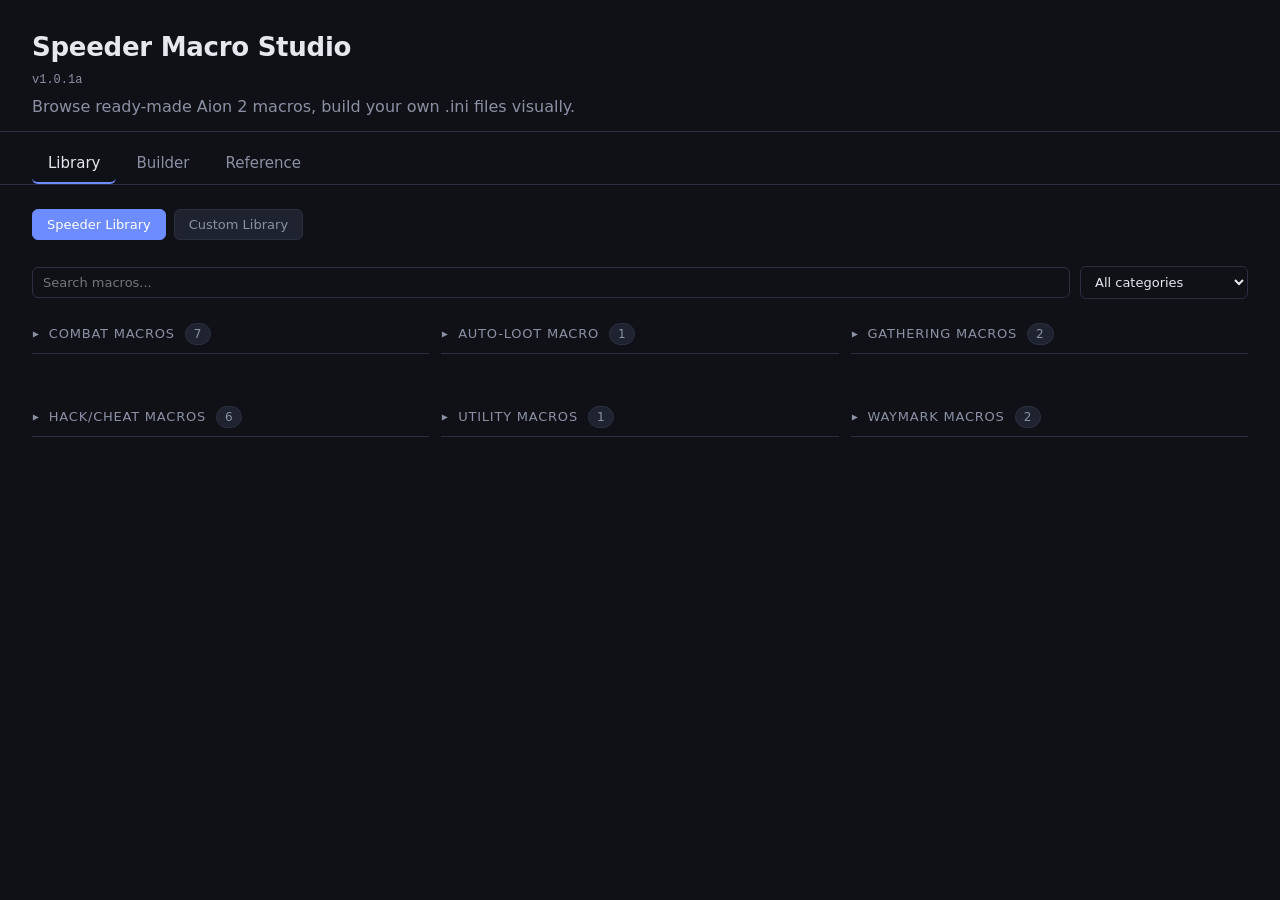
==== commit 6f93b884: "index.html" ====
--- a/index.html
+++ b/index.html
@@ -114,6 +114,7 @@
   }
   header h1 { margin: 0 0 4px; font-size: 26px; font-weight: 700; letter-spacing: -0.01em; }
   header p { margin: 0; color: var(--muted); }
+  header .version { font-family: var(--mono); font-size: 12px; color: var(--muted); margin: 0 0 6px; }
   nav.tabs {
     display: flex;
     gap: 4px;
@@ -291,6 +292,7 @@
 
 <header>
   <h1>Speeder Macro Studio</h1>
+  <div class="version">v1.0.1a</div>
   <p>Browse ready-made Aion 2 macros, build your own .ini files visually.</p>
 </header>
 
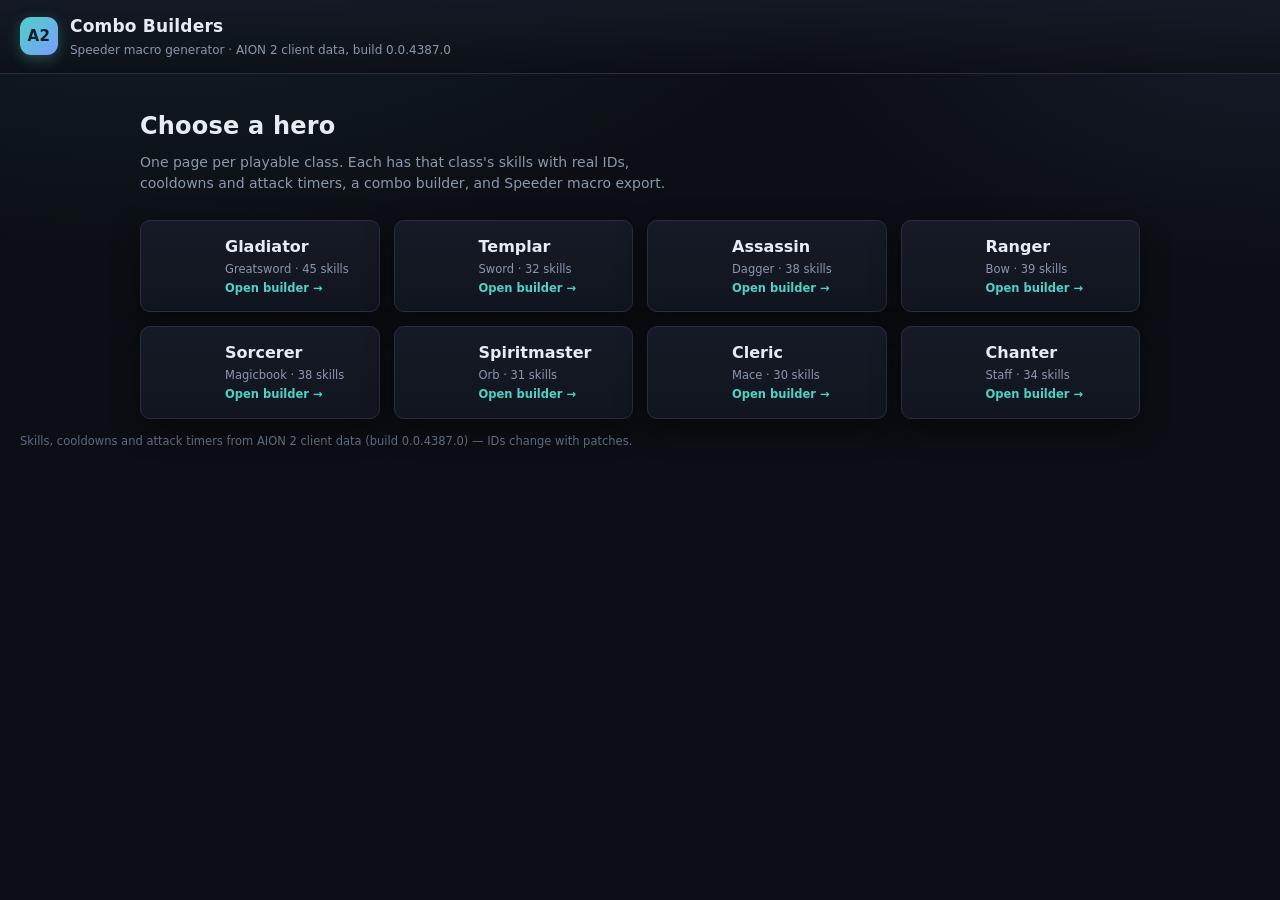
==== commit b5b7181d: "Add files via upload" ====
--- a/index.html
+++ b/index.html
@@ -1,1209 +1,39 @@
 <!DOCTYPE html>
 <html lang="en">
 <head>
-<meta charset="UTF-8">
-<meta name="viewport" content="width=device-width, initial-scale=1.0">
-<title>Speeder Macro Studio - Aion 2 .ini Builder</title>
-<style>
-  .scroll { max-height: 70vh; overflow: auto; }
-  .subtabs { display: flex; gap: 8px; margin-bottom: 18px; }
-  .subtab {
-    background: var(--panel-2);
-    color: var(--muted);
-    border: 1px solid var(--border);
-  }
-  .subtab.active { background: var(--accent); color: #fff; border-color: var(--accent); }
-  #custom-lib[hidden] { display: none; }
-  .g0 { color: #6c8cff; }
-  .g1 { color: #3ecf8e; }
-  .g2 { color: #ffb547; }
-  .g3 { color: #ff7a9a; }
-  .g4 { color: #b38cff; }
-  .g5 { color: #4fd1e0; }
-  .g6 { color: #e8d44d; }
-  .g7 { color: #ff8a5b; }
-  .legend { display: flex; flex-wrap: wrap; gap: 6px 12px; margin-bottom: 10px; font-size: 12px; }
-  .legend-item { display: inline-flex; align-items: center; gap: 6px; }
-  .legend-item i { width: 10px; height: 10px; border-radius: 50%; background: currentColor; display: inline-block; }
-  #output b { font-weight: 600; }
-  .output-edit { width: 100%; min-height: 260px; max-height: 60vh; resize: vertical; font-size: 12px; line-height: 1.5; }
-  .group-block {
-    border: 1px solid var(--border);
-    border-radius: 10px;
-    padding: 12px;
-    margin-bottom: 18px;
-    background: rgba(255, 255, 255, 0.01);
-  }
-  .group-head {
-    display: flex;
-    align-items: center;
-    gap: 10px;
-    margin-bottom: 12px;
-  }
-  .group-head h3 { margin: 0; font-size: 15px; }
-  .group-head .count {
-    font-size: 12px;
-    color: var(--muted);
-    background: var(--panel-2);
-    border: 1px solid var(--border);
-    border-radius: 999px;
-    padding: 1px 8px;
-  }
-  .group-head button.danger { margin-left: auto; }
-  .group-block.collapsed { padding-bottom: 12px; }
-  .group-block.collapsed .group-head { margin-bottom: 0; }
-  .group-block .summary { margin: 0; font-size: 12px; }
-  .section-head { align-items: flex-end; }
-  .section-tools { display: flex; gap: 4px; margin-left: auto; align-items: flex-end; }
-  .section-card.collapsed { padding-bottom: 12px; }
-  .section-card .summary { margin: 0; font-size: 12px; }
-  .group-row { color: var(--accent); background: var(--panel-2); position: sticky; top: 0; }
-  .category { margin-bottom: 24px; }
-  .category-title {
-    font-size: 13px;
-    text-transform: uppercase;
-    letter-spacing: .06em;
-    color: var(--muted);
-    margin: 0 0 12px;
-    padding: 4px 0 8px;
-    border-bottom: 1px solid var(--border);
-    display: flex;
-    align-items: center;
-    gap: 10px;
-    cursor: pointer;
-    list-style: none;
-    user-select: none;
-  }
-  .category-title::-webkit-details-marker { display: none; }
-  .category-title::before { content: "▾"; font-size: 12px; transition: transform .15s; }
-  .category:not([open]) .category-title::before { transform: rotate(-90deg); }
-  .category:not([open]) .cards { display: none; }
-  .category-title .count {
-    font-size: 12px;
-    color: var(--muted);
-    background: var(--panel-2);
-    border: 1px solid var(--border);
-    border-radius: 999px;
-    padding: 1px 8px;
-    font-weight: 400;
-  }
-  :root {
-    --bg: #0f1117;
-    --panel: #181b24;
-    --panel-2: #1f2330;
-    --border: #2b3040;
-    --text: #e6e8ee;
-    --muted: #8b91a3;
-    --accent: #6c8cff;
-    --accent-2: #3ecf8e;
-    --danger: #ff6b6b;
-    --warn: #ffb547;
-    --mono: Consolas, "Courier New", monospace;
-  }
-  * { box-sizing: border-box; }
-  body {
-    margin: 0;
-    font-family: "Segoe UI", system-ui, -apple-system, sans-serif;
-    background: var(--bg);
-    color: var(--text);
-    line-height: 1.5;
-  }
-  header {
-    padding: 28px 32px 12px;
-    border-bottom: 1px solid var(--border);
-  }
-  header h1 { margin: 0 0 4px; font-size: 26px; font-weight: 700; letter-spacing: -0.01em; }
-  header p { margin: 0; color: var(--muted); }
-  header .version { font-family: var(--mono); font-size: 12px; color: var(--muted); margin: 0 0 6px; }
-  nav.tabs {
-    display: flex;
-    gap: 4px;
-    padding: 12px 32px 0;
-    border-bottom: 1px solid var(--border);
-    flex-wrap: wrap;
-  }
-  nav.tabs button {
-    background: none;
-    border: none;
-    color: var(--muted);
-    padding: 10px 16px;
-    font-size: 15px;
-    cursor: pointer;
-    border-bottom: 2px solid transparent;
-  }
-  nav.tabs button.active { color: var(--text); border-bottom-color: var(--accent); }
-  main { padding: 24px 32px 60px; max-width: 1280px; margin: 0 auto; }
-  .tab { display: none; }
-  .tab.active { display: block; }
-
-  button {
-    background: var(--accent);
-    color: #fff;
-    border: none;
-    border-radius: 6px;
-    padding: 7px 14px;
-    font-size: 13px;
-    cursor: pointer;
-    font-family: inherit;
-  }
-  button:hover { filter: brightness(1.1); }
-  button.ghost {
-    background: var(--panel-2);
-    color: var(--text);
-    border: 1px solid var(--border);
-  }
-  button.danger { background: transparent; color: var(--danger); border: 1px solid var(--danger); }
-  button.small { padding: 3px 8px; font-size: 12px; }
-
-  input, select, textarea {
-    background: var(--bg);
-    color: var(--text);
-    border: 1px solid var(--border);
-    border-radius: 6px;
-    padding: 7px 10px;
-    font-family: inherit;
-    font-size: 13px;
-  }
-  input:focus, select:focus, textarea:focus { outline: 1px solid var(--accent); }
-  textarea.code, pre, input.mono { font-family: var(--mono); }
-
-  .toolbar { display: flex; gap: 10px; flex-wrap: wrap; align-items: center; margin-bottom: 18px; }
-  .toolbar input[type=search] { flex: 1; min-width: 200px; }
-
-  .cards { display: grid; grid-template-columns: repeat(auto-fill, minmax(300px, 1fr)); gap: 12px; }
-  .card {
-    background: var(--panel);
-    border: 1px solid var(--border);
-    border-radius: 10px;
-    padding: 14px 16px;
-    display: flex;
-    flex-direction: column;
-    gap: 8px;
-    transition: border-color .15s;
-  }
-  .card:hover { border-color: #3a4160; }
-  .card h3 { margin: 0; font-size: 16px; }
-  .card p { margin: 0; color: var(--muted); font-size: 13px; }
-  .toolbar { position: sticky; top: 0; z-index: 5; background: var(--bg); padding: 8px 0 12px; margin-bottom: 8px; }
-  .card .note {
-    color: var(--warn);
-    font-size: 12px;
-    background: rgba(255, 181, 71, 0.08);
-    border-left: 3px solid var(--warn);
-    padding: 6px 8px;
-    border-radius: 4px;
-  }
-  .card details pre { max-height: 200px; overflow: auto; }
-  .card-head { display: flex; justify-content: space-between; align-items: flex-start; gap: 10px; }
-  .kbd {
-    flex-shrink: 0;
-    font-family: var(--mono);
-    font-size: 11px;
-    color: var(--accent-2);
-    background: rgba(62, 207, 142, 0.1);
-    border: 1px solid rgba(62, 207, 142, 0.35);
-    border-radius: 6px;
-    padding: 2px 7px;
-    white-space: nowrap;
-  }
-  .badge {
-    font-size: 11px;
-    padding: 2px 8px;
-    border-radius: 999px;
-    background: var(--panel-2);
-    border: 1px solid var(--border);
-    color: var(--muted);
-  }
-  .badge.alt { color: var(--accent-2); border-color: var(--accent-2); }
-  details summary { cursor: pointer; color: var(--accent); font-size: 13px; margin: 4px 0; }
-  pre {
-    background: var(--bg);
-    border: 1px solid var(--border);
-    border-radius: 6px;
-    padding: 10px;
-    overflow-x: auto;
-    font-size: 12px;
-    margin: 6px 0 0;
-    white-space: pre;
-  }
-  .card-actions { display: flex; gap: 6px; margin-top: auto; padding-top: 8px; }
-  .card-actions button { flex: 1; padding: 6px 8px; font-size: 12px; white-space: nowrap; }
-  .card { box-shadow: 0 1px 2px rgba(0, 0, 0, 0.25); }
-
-  .builder-grid { display: grid; grid-template-columns: minmax(0, 1.4fr) minmax(320px, 1fr); gap: 20px; align-items: start; }
-  @media (max-width: 1000px) { .builder-grid { grid-template-columns: 1fr; } }
-  .panel { background: var(--panel); border: 1px solid var(--border); border-radius: 10px; padding: 16px; }
-  .panel h2, .panel h3 { margin: 0 0 12px; font-size: 16px; }
-  .sticky { position: sticky; top: 16px; }
-
-  .section-card {
-    background: var(--panel-2);
-    border: 1px solid var(--border);
-    border-radius: 8px;
-    padding: 12px;
-    margin-bottom: 14px;
-  }
-  .section-head { display: flex; gap: 10px; align-items: flex-end; flex-wrap: wrap; margin-bottom: 10px; }
-  .section-head label { display: flex; flex-direction: column; font-size: 12px; color: var(--muted); gap: 4px; }
-  .section-head input[data-field=name] { width: 140px; font-family: var(--mono); }
-  .entry { display: flex; gap: 6px; align-items: center; margin-bottom: 6px; }
-  .entry input.k { width: 110px; font-family: var(--mono); }
-  .entry input.v { flex: 1; font-family: var(--mono); min-width: 0; }
-  .entry .eq { color: var(--muted); font-family: var(--mono); }
-  .row-btns { display: flex; gap: 4px; }
-  .row-btns button { padding: 3px 7px; font-size: 11px; }
-  .add-row { display: flex; gap: 6px; flex-wrap: wrap; margin-top: 8px; }
-
-  .output-head { display: flex; justify-content: space-between; align-items: center; gap: 8px; flex-wrap: wrap; margin-bottom: 10px; }
-  .output-head .file { display: flex; gap: 6px; align-items: center; }
-  .output-head .file input { width: 160px; }
-  #output { min-height: 260px; max-height: 60vh; overflow: auto; margin: 0; }
-  #warnings { list-style: none; padding: 0; margin: 12px 0 0; font-size: 13px; }
-  #warnings li { color: var(--warn); margin-bottom: 4px; }
-  #warnings li.ok { color: var(--accent-2); }
-
-  .stack { display: flex; flex-direction: column; gap: 12px; }
-  .muted { color: var(--muted); font-size: 13px; }
-
-  table { width: 100%; border-collapse: collapse; font-size: 13px; }
-  th, td { text-align: left; padding: 8px 10px; border-bottom: 1px solid var(--border); vertical-align: top; }
-  th { color: var(--muted); font-weight: 600; }
-  td code, code { font-family: var(--mono); color: var(--accent-2); }
-  .ref-grid { display: grid; grid-template-columns: 1fr 1fr; gap: 20px; }
-  @media (max-width: 1000px) { .ref-grid { grid-template-columns: 1fr; } }
-
-  #toast {
-    position: fixed;
-    bottom: 24px;
-    left: 50%;
-    transform: translateX(-50%) translateY(120px);
-    background: var(--accent-2);
-    color: #082016;
-    padding: 10px 18px;
-    border-radius: 8px;
-    font-weight: 600;
-    transition: transform .25s;
-    pointer-events: none;
-  }
-  #toast.show { transform: translateX(-50%) translateY(0); }
-</style>
+<meta charset="utf-8">
+<meta name="viewport" content="width=device-width, initial-scale=1">
+<title>AION 2 — Combo Builders</title>
+<link rel="stylesheet" href="css/styles.css">
 </head>
 <body>
 
-<header>
-  <h1>Speeder Macro Studio</h1>
-  <div class="version">v1.0.1a</div>
-  <p>Browse ready-made Aion 2 macros, build your own .ini files visually.</p>
+<header class="topbar">
+  <div class="brand">
+    <span class="brand-mark">A2</span>
+    <div class="brand-text">
+      <h1>Combo Builders</h1>
+      <p class="sub">Speeder macro generator · AION 2 client data, build 0.0.4387.0</p>
+    </div>
+  </div>
 </header>
 
-<nav class="tabs">
-  <button data-tab="library" class="active">Library</button>
-  <button data-tab="builder">Builder</button>
-  <button data-tab="reference">Reference</button>
-</nav>
+<main class="hub">
+  <h2 class="hub-title">Choose a hero</h2>
+  <p class="hub-sub">
+    One page per playable class. Each has that class's skills with real IDs, cooldowns and attack timers,
+    a combo builder, and Speeder macro export.
+  </p>
 
-<main>
-
-  <!-- LIBRARY -->
-  <section id="library" class="tab active">
-    <div class="subtabs">
-      <button class="subtab active" data-sub="speeder">Speeder Library</button>
-      <button class="subtab" data-sub="custom">Custom Library</button>
-    </div>
-    <div id="speeder-lib">
-    <div class="toolbar">
-      <input type="search" id="search" placeholder="Search macros...">
-      <select id="cat">
-        <option value="all">All categories</option>
-        <option value="Combat">Combat Macros</option>
-        <option value="Auto Loot">Auto-Loot Macro</option>
-        <option value="Gathering">Gathering Macros</option>
-        <option value="Hack">Hack/Cheat Macros</option>
-        <option value="Utility">Utility Macros</option>
-        <option value="Waymarks">Waymark Macros</option>
-      </select>
-    </div>
-    <div class="cards" id="cards"></div>
-    </div>
-    <div id="custom-lib" hidden>
-      <div class="cards" id="custom-cards"></div>
-    </div>
-  </section>
-
-  <!-- BUILDER -->
-  <section id="builder" class="tab">
-    <div class="builder-grid">
-      <div class="panel">
-        <div class="output-head" style="margin-bottom:14px">
-          <h2 style="margin:0">Sections</h2>
-          <div style="display:flex;gap:6px;flex-wrap:wrap">
-            <button class="ghost" id="add-section">+ Section</button>
-            <button class="ghost" id="sort-sections" title="Sort by hotkey code (named sections last)">Sort by hotkey</button>
-            <button class="ghost" id="save-custom">Save to Custom Library</button>
-            <button class="ghost danger" id="clear-all">Clear all</button>
-          </div>
-        </div>
-        <div id="sections"></div>
-      </div>
-
-      <div class="panel sticky">
-        <div class="output-head">
-          <h2 style="margin:0">Output</h2>
-          <div class="file">
-            <input id="filename" class="mono" value="macro.ini" title="File name">
-            <button class="ghost" id="edit-output">Edit output</button>
-            <button class="ghost" id="copy-output">Copy</button>
-            <button id="download-output">Download</button>
-          </div>
-        </div>
-        <div class="legend" id="legend"></div>
-        <pre id="output"></pre>
-        <textarea id="output-edit" class="code output-edit" spellcheck="false" hidden></textarea>
-        <ul id="warnings"></ul>
-      </div>
-    </div>
-  </section>
-
-  <!-- REFERENCE -->
-  <section id="reference" class="tab">
-    <div class="ref-grid">
-      <div class="panel">
-        <h2>Key codes</h2>
-        <p class="muted">Use these as section names (e.g. <code>[113]</code> for F2) and in key presses like <code>32d</code>. Use 160/161 for Shift, not 16.</p>
-        <div class="scroll"><table id="key-table"></table></div>
-      </div>
-      <div class="panel">
-        <h2>Command cheat sheet</h2>
-        <p class="muted">Based on the examples in the macro guide. Copy examples as-is when unsure.</p>
-        <table id="cmd-table"></table>
-      </div>
-    </div>
-  </section>
-
+  <ul class="class-grid" id="class-grid"></ul>
 </main>
 
-<div id="toast"></div>
+<footer class="footer">
+  <span>Skills, cooldowns and attack timers from AION 2 client data (build 0.0.4387.0) — IDs change with patches.</span>
+</footer>
 
-<script>
-const range = (a, b) => Array.from({ length: b - a + 1 }, (_, i) => a + i);
-
-const KEY_GROUPS = [
-  ["Mouse", [
-    ["Left Click", 1], ["Right Click", 2], ["Middle Click", 4],
-    ["Mouse Side X1", 5], ["Mouse Side X2", 6], ["Scroll Up", 256], ["Scroll Down", 257]
-  ]],
-  ["Function keys", range(112, 135).map(c => [`F${c - 111}`, c])],
-  ["Letters", range(65, 90).map(c => [String.fromCharCode(c), c])],
-  ["Numbers", range(48, 57).map(c => [String.fromCharCode(c), c])],
-  ["Numpad", [
-    ...range(96, 105).map(c => [`Numpad ${c - 96}`, c]),
-    ["Numpad *", 106], ["Numpad +", 107], ["Numpad Separator", 108],
-    ["Numpad -", 109], ["Numpad .", 110], ["Numpad /", 111]
-  ]],
-  ["Modifiers", [
-    ["Left Shift", 160], ["Right Shift", 161], ["Left Ctrl", 162],
-    ["Right Ctrl", 163], ["Left Alt", 164], ["Right Alt", 165]
-  ]],
-  ["Navigation & editing", [
-    ["Backspace", 8], ["Tab", 9], ["Clear", 12], ["Enter", 13], ["Pause", 19],
-    ["Caps Lock", 20], ["Esc", 27], ["Space", 32], ["Page Up", 33], ["Page Down", 34],
-    ["End", 35], ["Home", 36], ["Left Arrow", 37], ["Up Arrow", 38], ["Right Arrow", 39],
-    ["Down Arrow", 40], ["Select", 41], ["Print", 42], ["Execute", 43], ["Print Screen", 44],
-    ["Insert", 45], ["Delete", 46], ["Help", 47], ["Left Windows", 91], ["Right Windows", 92],
-    ["Apps", 93], ["Sleep", 95], ["Num Lock", 144], ["Scroll Lock", 145]
-  ]],
-  ["Punctuation (US)", [
-    ["; :", 186], ["= +", 187], [", <", 188], ["- _", 189], [". >", 190],
-    ["/ ?", 191], ["` ~", 192], ["[ {", 219], ["\\ |", 220], ["] }", 221], ["' \"", 222]
-  ]],
-  ["Media & browser", [
-    ["Volume Mute", 173], ["Volume Down", 174], ["Volume Up", 175], ["Next Track", 176],
-    ["Previous Track", 177], ["Stop Media", 178], ["Play/Pause", 179], ["Start Mail", 180],
-    ["Select Media", 181], ["Start App 1", 182], ["Start App 2", 183]
-  ]]
-];
-
-const KEY_CODES = KEY_GROUPS.flatMap(([, keys]) => keys);
-
-const GROUP_COLORS = 8;
-
-const COMMANDS = [
-  ["abl<slot>,<target>,<ms>", "abl2,0,3000", "Use the ability in a hotbar slot. Target 0 = normal, 1 = self-target abilities/buffs."],
-  ["ch<slot>", "ch3", "Check the hotbar slot is active and not on cooldown."],
-  ["cd<id>,<ms>", "cd2101001,30000", "Check a status effect timer (used by auto-potion and cooldown checks)."],
-  ["hp*<n> / mp*<n>", "hp*0.5", "Compare HP or MP to a fraction (0.5 = 50%)."],
-  ["cc", "cc", "Detects crowd control effects such as stuns."],
-  ["s<ms>", "s10", "Wait in milliseconds."],
-  ["rs<min>,<max>", "rs120,150", "Wait a random time between min and max milliseconds."],
-  ["gt<n>", "gt3", "Jump to keys line n. gt* is used as the loop control in the examples."],
-  ["<code>d / <code>u", "32d, 32u", "Press (d) or release (u) a key by key code."],
-  ["dbg % text", "dbg % slot 2", "Print a debug message to the console. Remove for less spam."],
-  ["store / eq", "store % startup,1", "Store a variable / check that a variable equals a value."],
-  ["nop", "nop", "Does nothing. Used as a placeholder for the last keys line."],
-  ["tcg % name,dist", "tcg % Orichalcum,2000", "Target the closest gathering object (optionally by name and max distance)."],
-  ["td<dist> / tbt<ms>", "td200 / tbt100", "Check target distance / teleport behind your target."],
-  ["vel x,y,z", "vel0,100,0", "Set your velocity (used by glide and jump boost)."],
-  ["get % pos", "get % pos", "Read your current position into variables."],
-  ["tele x,y,z", "tele0,(VAR % PY),0", "Teleport to coordinates."],
-  ["ap(x,y,z)", "ap(VAR % WX),(VAR % WY),(VAR % WZ)", "Set the in-game auto-path destination."],
-  ["lt+ / lt-", "lt+", "Turn camera lock-on to target on/off."],
-  ["as*+ / as*-", "as*-", "Turn the attack speed hack off/on."],
-  ["ar+ / ar-", "ar+", "Start/stop background movement mode (waymark example)."],
-  ["itl", "itl", "Loot check used by the auto-loot macro."],
-  ["!command", "!eq % startup,1", "Prefix used in examples; copy as shown."]
-];
-
-const PRESETS = [
-  {
-    id: "weave", cat: "Combat", title: "Basic Weave", hotkey: "F2",
-    desc: "Super simple F2 macro that perfectly weaves your left/right click abilities. Recommended to try this one first just to make sure everything is working.",
-    note: "",
-    text: `[113]
-keys=abl2,0,3000|dbg % slot 2
-keys2=abl1,0,3000|dbg % slot 1
-keys3=nop
-repeat=2`
-  },
-  {
-    id: "override", cat: "Combat", title: "Cooldown Override Weave (E)", hotkey: "F2 + E",
-    desc: "Very similar to Basic Weave, but pressing E overrides left/right click abilities, uses your E cooldown, then weaves it with left click.",
-    note: "To use another key, copy the [69] block, change 69 to the key code (81 for Q), and set the abl slot (abl7,0,4000 for Q).",
-    text: `[113]
-keys=eq % waitForCD,1|call % fCheckCD|gt3
-keys2=abl2,0,3000|dbg % slot 2
-keys3=abl1,0,3000|dbg % slot 1
-keys4=nop
-repeat=2
-[69]
-keys=!ic|gt*
-keys2=store % waitForCD,1
-keys3=abl8,0,4000|dbg % used E ability|store % waitForCD,0
-keys4=nop
-repeat=0
-pass=1
-[fCheckCD]
-keys=eq % waitForCD,1|gt3
-keys2=gt*
-keys3=s10|gt1
-keys4=nop`
-  },
-  {
-    id: "bot", cat: "Combat", title: "Combat Bot (Hotbar 1-8)", hotkey: "F2",
-    desc: "Basic combat bot for any class. Uses your cooldowns left-to-right while perfectly weaving your attacks.",
-    note: "repeat=1 makes it run only while F2 is held. Self-buffs need target 1 (abl5,1,3000). Charge attacks need key presses instead of abl, e.g. keys6=ch6|52d|wfa**1401|52u|gt12 (Deadshot).",
-    text: `[113]
-keys=!eq % startup,1|store % startup,1|dbg % Auto-combat enabled
-keys2=!itm|tcm2500
-keys3=!itm|gt*
-keys4=mp*0.25|gt12
-keys5=ch3|abl3,0,3000|dbg % slot 3|gt11
-keys6=ch4|abl4,0,3000|dbg % slot 4|gt11
-keys7=ch5|abl5,0,3000|dbg % slot 5|gt11
-keys8=ch6|abl6,0,3000|dbg % slot 6|gt11
-keys9=ch7|abl7,0,3000|dbg % slot 7|gt11
-keys10=ch8|abl8,0,3000|dbg % slot 8|gt11
-keys11=abl2,0,3000|dbg % slot 2
-keys12=abl1,0,3000|dbg % slot 1
-keys13=nop
-endkeys=dbg % Auto-combat disabled|store % startup,0
-repeat=2`
-  },
-  {
-    id: "bot-middle", cat: "Combat", title: "Combat Bot (Middle Slots 21-24)", hotkey: "F2",
-    desc: "Same combat bot as above, but also uses the 4 middle hotbar slots (ch21-24).",
-    note: "Set target to 1 for the abl command if the ability is self-target.",
-    text: `[113]
-keys=!eq % startup,1|store % startup,1|dbg % Auto-combat enabled
-keys2=!itm|tcm2500
-keys3=!itm|gt*
-keys4=mp*0.25|gt16
-keys5=ch3|abl3,0,3000|dbg % Using slot 3|gt15
-keys6=ch4|abl4,0,3000|dbg % Using slot 4|gt15
-keys7=ch5|abl5,0,3000|dbg % Using slot 5|gt15
-keys8=ch6|abl6,0,3000|dbg % Using slot 6|gt15
-keys9=ch7|abl7,0,3000|dbg % Using slot 7|gt15
-keys10=ch8|abl8,0,3000|dbg % Using slot 8|gt15
-keys11=ch21|abl21,0,3000|dbg % Using slot 21|gt15
-keys12=ch22|abl22,0,3000|dbg % Using slot 22|gt15
-keys13=ch23|abl23,0,3000|dbg % Using slot 23|gt15
-keys14=ch24|abl24,0,3000|dbg % Using slot 24|gt15
-keys15=abl2,0,3000|dbg % Using slot 2
-keys16=abl1,0,3000|dbg % Using slot 1
-keys17=nop
-endkeys=dbg % Auto-combat disabled|store % startup,0
-repeat=2`
-  },
-  {
-    id: "aimbot", cat: "Combat", title: "Target Camera Lock", hotkey: "F3",
-    desc: "Works like an aimbot for Aion 2. Locks the camera to your current target.",
-    note: "",
-    text: `[114]
-keys=it|lt+|gt*
-keys2=lt-
-keys3=s10
-endkeys=lt-|dbg % auto-aim OFF
-repeat=2`
-  },
-  {
-    id: "autocc", cat: "Combat", title: "Auto Anti-CC (Spacebar)", hotkey: "F4",
-    desc: "Detects crowd control abilities (like stun) and presses spacebar for you.",
-    note: "Combine with cd to check the spacebar ability cooldown, e.g. keys=cc|cd14000000|32d ...",
-    text: `[115]
-keys=cc|32d|rs120,150|32u|dbg % pressing spacebar
-keys2=s10
-endkeys=dbg % OFF
-repeat=2`
-  },
-  {
-    id: "potion", cat: "Combat", title: "Auto-Potion", hotkey: "F2",
-    desc: "Auto-potion example. Uses F1 when HP is below 50% and the potion's status effect has been active for the cooldown time.",
-    note: "Replace 2101001 with the status effect ID you find using the -cd command. 30000 = potion cooldown in ms.",
-    text: `[113]
-keys=hp*0.5|cd2101001,30000|112d|rs120,150|112u
-keys2=s100
-endkeys=dbg % auto-potion OFF
-repeat=2`
-  },
-  {
-    id: "loot", cat: "Auto Loot", title: "Auto-Loot", hotkey: "F4",
-    desc: "Simple macro that presses F whenever loot is detected.",
-    note: "",
-    text: `[115]
-keys=!eq % loot,1|store % loot,1|dbg % Auto-loot enabled
-keys2=itl|dbg % looting|70d|rs120,150|70u
-keys3=s200
-endkeys=dbg % Auto-loot disabled|store % loot,0
-repeat=2`
-  },
-  {
-    id: "gather", cat: "Gathering", title: "Gather Closest Object", hotkey: "F4",
-    desc: "Gathers from the closest object within 2000 distance. The game runs you to the target automatically. Assumes the default interaction key (F).",
-    note: "",
-    text: `[115]
-keys=tcg2000|s100|70d|rs120,200|70u
-repeat=0`
-  },
-  {
-    id: "gather-orichalcum", cat: "Gathering", title: "Gather Specific Object (Orichalcum)", hotkey: "F4",
-    desc: "Same as above but targets a specific gathering object.",
-    note: "",
-    text: `[115]
-keys=tcg % Orichalcum,2000|s100|70d|rs120,200|70u
-repeat=0`
-  },
-  {
-    id: "glide", cat: "Hack", title: "Never-Drop Glide", hotkey: "F5",
-    desc: "Hold F5 to glide without losing height, so you can fly very far with little flight gauge.",
-    note: "Order: jump off ledge, hold F5, glide where you want, release F5 to land.",
-    text: `[116]
-keys=32d|rs120,150|32u
-keys2=vel0,1,0|s1|gt2
-endkeys=32d|rs120,150|32u
-interrupt=1
-repeat=1`
-  },
-  {
-    id: "tbt", cat: "Hack", title: "Permanent Back Attack (Teleport Behind)", hotkey: "F5",
-    desc: "Continuously teleports behind your current target for permanent back attacks. Only activates within 200 distance to prevent rubberbanding.",
-    note: "You must keep moving (e.g. hold W), or back attacks will not register.",
-    text: `[116]
-keys=td200|tbt100
-keys2=s10
-endkeys=dbg % TBT OFF
-repeat=2`
-  },
-  {
-    id: "tbt-a", cat: "Hack", title: "Back Attack + Auto-Move (A key)", hotkey: "F5",
-    desc: "Same as Permanent Back Attack, but holds A after each teleport to update your position.",
-    note: "",
-    text: `[116]
-keys=td200|tbt100|65d|gt*
-keys2=65u
-keys3=s10
-endkeys=dbg % TBT OFF|65u
-repeat=2`
-  },
-  {
-    id: "under", cat: "Hack", title: "Teleport Below Ground", hotkey: "F6",
-    desc: "Teleports you 300 units below ground. Releasing returns you to your original position. Useful for avoiding some mob/boss damage.",
-    note: "",
-    text: `[117]
-keys=get % pos|store % origY,(VAR % PY)
-keys2=sub % PY,300.0
-keys3=tele0,(VAR % PY),0|s10|gt3
-endkeys=dbg % OFF|tele0,(VAR % origY),0
-interrupt=1
-repeat=0`
-  },
-  {
-    id: "air", cat: "Hack", title: "Teleport Into the Air", hotkey: "F6",
-    desc: "Similar to Teleport Below Ground, but teleports you 300 units up instead.",
-    note: "",
-    text: `[117]
-keys=get % pos
-keys2=add % PY,300.0
-keys3=tele0,(VAR % PY),0|s10|gt3
-endkeys=dbg % OFF
-interrupt=1
-repeat=0`
-  },
-  {
-    id: "jump", cat: "Hack", title: "Higher Jump", hotkey: "Space",
-    desc: "While holding spacebar, your Y velocity increases so you jump higher.",
-    note: "",
-    text: `[32]
-keys=vel0,100,0|s1|gt1
-keys2=nop
-interrupt=1
-pass=1
-repeat=0`
-  },
-  {
-    id: "dodge", cat: "Utility", title: "Dodge Distance Guard (Attack Speed Off)", hotkey: "Shift",
-    desc: "Prevents the attack speed hack from shortening dodge distance while Shift is held.",
-    note: "",
-    text: `[160]
-keys=caw|as*-|dbg % AS disabled
-endkeys=s1000|as*+|dbg % AS enabled
-repeat=0
-pass=2`
-  },
-  {
-    id: "wp-minimized", cat: "Waymarks", title: "Waymark Movement (Minimized Game)", hotkey: "fPress / fRelease",
-    desc: "Lets Speeder move your character while the game is minimized. Also presses Shift to sprint.",
-    note: "In config.txt, set line 21 to fPress and line 22 to fRelease.",
-    text: `[fPress]
-keys=ar+
-keys2=get % MS|cmp(VAR % MS),600.0|pk3389
-
-[fRelease]
-keys=ar-`
-  },
-  {
-    id: "wp-autopath", cat: "Waymarks", title: "Waymark Auto-Pathing", hotkey: "fPress / fRelease",
-    desc: "Uses the in-game quest auto-pathing (bound to ;) and overwrites its coordinates with your waymark coordinates.",
-    note: "Requires auto-pathing to be enabled. Set line 23 to ~1000 for this to work.",
-    text: `[fPress]
-keys=eq % moving,1|gt*
-keys2=store % moving,1
-keys3=186d|rs120,1500|186u|ap(VAR % WX),(VAR % WY),(VAR % WZ)
-keys4=dbg % Moving to (VAR % WX), (VAR % WY), (VAR % WZ)
-keys5=nop
-
-[fRelease]
-keys=eq % moving,1|dbg % Arrived!|s1000|store % moving,0`
-  }
-];
-
-let doc = loadSaved() || { sections: [newSection()] };
-
-const $ = s => document.querySelector(s);
-const esc = s => String(s ?? "").replace(/[&<>"']/g, c => ({ "&": "&amp;", "<": "&lt;", ">": "&gt;", '"': "&quot;", "'": "&#39;" }[c]));
-
-function newSection() {
-  return { name: "113", entries: [{ key: "keys", value: "nop" }, { key: "repeat", value: "0" }] };
-}
-
-function parseIni(text) {
-  const sections = [];
-  let cur = null;
-  for (const raw of text.split(/\r?\n/)) {
-    const line = raw.trim();
-    if (!line) continue;
-    const m = line.match(/^\[(.+)\]$/);
-    if (m) {
-      cur = { name: m[1].trim(), entries: [] };
-      sections.push(cur);
-      continue;
-    }
-    if (!cur) { cur = { name: "", entries: [] }; sections.push(cur); }
-    const i = line.indexOf("=");
-    if (i > 0 && !line.startsWith(";")) {
-      cur.entries.push({ key: line.slice(0, i).trim(), value: line.slice(i + 1).trim() });
-    } else {
-      cur.entries.push({ key: "", value: line });
-    }
-  }
-  return sections;
-}
-
-function build() {
-  return doc.sections.map(s =>
-    `[${s.name}]\n` + s.entries.map(e => e.key ? `${e.key}=${e.value}` : e.value).join("\n")
-  ).join("\n\n") + "\n";
-}
-
-function renumber(s) {
-  let n = 0;
-  s.entries.forEach(e => {
-    if (/^keys\d*$/.test(e.key)) {
-      n++;
-      e.key = n === 1 ? "keys" : "keys" + n;
-    }
-  });
-}
-
-function lint() {
-  const out = [];
-  const names = doc.sections.map(s => s.name);
-  doc.sections.forEach((s, i) => {
-    const label = s.name ? `[${s.name}]` : `Section ${i + 1}`;
-    if (!s.name) out.push(`${label}: section has no name.`);
-    if (s.name && names.indexOf(s.name) !== i) out.push(`${label}: duplicate section name.`);
-    if (/^\d+$/.test(s.name) && +s.name > 255) out.push(`${label}: key codes are Windows virtual-key codes (0-255).`);
-    const keyNums = [];
-    s.entries.forEach(e => {
-      if (!e.key) {
-        if (e.value && !e.value.startsWith(";")) out.push(`${label}: line without "=": "${e.value}" (written as-is).`);
-        return;
-      }
-      if (/^keys\d*$/.test(e.key)) keyNums.push(e.key === "keys" ? 1 : +e.key.slice(4));
-      else if (!["endkeys", "repeat", "pass", "interrupt"].includes(e.key)) out.push(`${label}: unknown setting "${e.key}".`);
-      if (!e.value.trim()) out.push(`${label}: "${e.key}" has no value.`);
-    });
-    if (!keyNums.length) out.push(`${label}: no keys lines. The macro will do nothing.`);
-    else if (keyNums.some((n, j) => n !== j + 1)) out.push(`${label}: keys lines are not numbered in order (keys, keys2, keys3...).`);
-  });
-  return out;
-}
-
-function save() {
-  try { localStorage.setItem("speederStudio", JSON.stringify(doc)); } catch (e) {}
-}
-
-function loadSaved() {
-  try {
-    const d = JSON.parse(localStorage.getItem("speederStudio"));
-    return d && Array.isArray(d.sections) ? d : null;
-  } catch (e) { return null; }
-}
-
-function toast(msg) {
-  const t = $("#toast");
-  t.textContent = msg;
-  t.classList.add("show");
-  clearTimeout(toast.timer);
-  toast.timer = setTimeout(() => t.classList.remove("show"), 1600);
-}
-
-function copyText(text) {
-  const done = () => toast("Copied to clipboard");
-  if (navigator.clipboard) {
-    navigator.clipboard.writeText(text).then(done).catch(() => fallbackCopy(text, done));
-  } else {
-    fallbackCopy(text, done);
-  }
-}
-
-function fallbackCopy(text, done) {
-  const ta = document.createElement("textarea");
-  ta.value = text;
-  document.body.appendChild(ta);
-  ta.select();
-  document.execCommand("copy");
-  ta.remove();
-  done();
-}
-
-function downloadText(text, name) {
-  const fname = (name || "macro.ini").replace(/[\\/:*?"<>|]+/g, "_").replace(/\.ini$/i, "") + ".ini";
-  const url = URL.createObjectURL(new Blob([text], { type: "text/plain" }));
-  const a = document.createElement("a");
-  a.href = url;
-  a.download = fname;
-  a.click();
-  setTimeout(() => URL.revokeObjectURL(url), 1000);
-  toast("Downloaded " + fname);
-}
-
-function switchTab(name) {
-  document.querySelectorAll("nav.tabs button").forEach(b => b.classList.toggle("active", b.dataset.tab === name));
-  document.querySelectorAll(".tab").forEach(t => t.classList.toggle("active", t.id === name));
-}
-
-document.querySelectorAll("nav.tabs button").forEach(b => b.addEventListener("click", () => switchTab(b.dataset.tab)));
-
-/* ---------- Library ---------- */
-
-const CATEGORIES = [
-  ["Combat", "Combat Macros"],
-  ["Auto Loot", "Auto-Loot Macro"],
-  ["Gathering", "Gathering Macros"],
-  ["Hack", "Hack/Cheat Macros"],
-  ["Utility", "Utility Macros"],
-  ["Waymarks", "Waymark Macros"]
-];
-
-function renderLibrary() {
-  const q = $("#search").value.trim().toLowerCase();
-  const cat = $("#cat").value;
-  const list = PRESETS.filter(p =>
-    (cat === "all" || p.cat === cat) && (p.title + " " + p.desc + " " + p.hotkey).toLowerCase().includes(q)
-  );
-  const groups = CATEGORIES
-    .map(([key, label]) => ({ label, items: list.filter(p => p.cat === key) }))
-    .filter(g => g.items.length);
-  $("#cards").innerHTML = groups.map(g => `
-    <details class="category"${q || cat !== "all" ? " open" : ""}>
-      <summary class="category-title">${esc(g.label)} <span class="count">${g.items.length}</span></summary>
-      <div class="cards">${g.items.map(cardHtml).join("")}</div>
-    </details>`).join("") || `<p class="muted">No macros match your search.</p>`;
-}
-
-function cardHtml(p) {
-  return `
-    <article class="card">
-      <div class="card-head">
-        <h3>${esc(p.title)}</h3>
-        <span class="kbd">${esc(p.hotkey)}</span>
-      </div>
-      <p class="desc">${esc(p.desc)}</p>
-      ${p.note ? `<p class="note">${esc(p.note)}</p>` : ""}
-      <details><summary>View .ini</summary><pre>${esc(p.text)}</pre></details>
-      <div class="card-actions">
-        <button data-copy="${p.id}">Copy</button>
-        <button class="ghost" data-dl="${p.id}">Download</button>
-        <button class="ghost" data-load="${p.id}">Add to builder</button>
-      </div>
-    </article>`;
-}
-
-document.querySelectorAll(".subtab").forEach(b => b.addEventListener("click", () => {
-  document.querySelectorAll(".subtab").forEach(x => x.classList.toggle("active", x === b));
-  const custom = b.dataset.sub === "custom";
-  $("#speeder-lib").hidden = custom;
-  $("#custom-lib").hidden = !custom;
-  if (custom) renderCustom();
-}));
-
-const CUSTOM_KEY = "speederCustom";
-let customMacros = loadCustom();
-
-function loadCustom() {
-  try { return JSON.parse(localStorage.getItem(CUSTOM_KEY)) || []; } catch (e) { return []; }
-}
-
-function saveCustom() {
-  try { localStorage.setItem(CUSTOM_KEY, JSON.stringify(customMacros)); } catch (e) {}
-}
-
-function renderCustom() {
-  $("#custom-cards").innerHTML = customMacros.map(m => `
-    <article class="card">
-      <div class="card-head">
-        <h3>${esc(m.title)}</h3>
-        <span class="kbd">${m.sections} sec</span>
-      </div>
-      <p class="desc">Saved ${new Date(m.created).toLocaleDateString()}</p>
-      <details><summary>View .ini</summary><pre>${esc(m.text)}</pre></details>
-      <div class="card-actions">
-        <button data-act="copy" data-id="${m.id}">Copy</button>
-        <button class="ghost" data-act="dl" data-id="${m.id}">Download</button>
-        <button class="ghost" data-act="add" data-id="${m.id}">Add to builder</button>
-        <button class="ghost danger" data-act="del" data-id="${m.id}">Delete</button>
-      </div>
-    </article>`).join("") || `<p class="muted">Your Custom Library is empty. Build a macro in the Builder and click "Save to Custom Library".</p>`;
-}
-
-$("#custom-cards").addEventListener("click", e => {
-  const b = e.target.closest("button[data-act]");
-  if (!b) return;
-  const m = customMacros.find(x => x.id === b.dataset.id);
-  if (!m) return;
-  if (b.dataset.act === "copy") copyText(m.text);
-  if (b.dataset.act === "dl") downloadText(m.text, m.title);
-  if (b.dataset.act === "add") {
-    doc.sections.push(...parseIni(m.text).map(s => ({ ...s, group: m.title })));
-    commit();
-    switchTab("builder");
-    toast("Added to builder");
-  }
-  if (b.dataset.act === "del" && confirm(`Delete "${m.title}"?`)) {
-    customMacros = customMacros.filter(x => x.id !== m.id);
-    saveCustom();
-    renderCustom();
-  }
-});
-
-$("#save-custom").addEventListener("click", () => {
-  if (!doc.sections.length) { toast("Nothing to save"); return; }
-  const name = prompt("Name for this macro:", "My macro");
-  if (!name || !name.trim()) return;
-  customMacros.push({
-    id: Date.now().toString(36) + Math.random().toString(36).slice(2, 7),
-    title: name.trim(),
-    text: build(),
-    sections: doc.sections.length,
-    created: Date.now()
-  });
-  saveCustom();
-  toast("Saved to Custom Library");
-});
-
-$("#search").addEventListener("input", renderLibrary);
-$("#cat").addEventListener("change", renderLibrary);
-
-$("#cards").addEventListener("click", e => {
-  const b = e.target.closest("button");
-  if (!b) return;
-  if (b.dataset.copy) copyText(PRESETS.find(p => p.id === b.dataset.copy).text);
-  if (b.dataset.dl) {
-    const p = PRESETS.find(x => x.id === b.dataset.dl);
-    downloadText(p.text + "\n", p.title);
-  }
-  if (b.dataset.load) {
-    const p = PRESETS.find(x => x.id === b.dataset.load);
-    doc.sections.push(...parseIni(p.text).map(s => ({ ...s, group: p.title })));
-    commit();
-    switchTab("builder");
-    toast("Added to builder");
-  }
-});
-
-/* ---------- Builder ---------- */
-
-function keySelectHtml(si, name) {
-  const cur = String(name);
-  return `<select data-si="${si}" data-action="pickkey">
-    <option value="">Pick a key...</option>
-    ${KEY_GROUPS.map(([g, keys]) => `<optgroup label="${esc(g)}">
-      ${keys.map(([n, c]) => `<option value="${c}" ${String(c) === cur ? "selected" : ""}>${esc(n)} (${c})</option>`).join("")}
-    </optgroup>`).join("")}
-  </select>`;
-}
-
-function groupBlocks() {
-  const blocks = [];
-  doc.sections.forEach((s, i) => {
-    const key = s.group || "";
-    const last = blocks[blocks.length - 1];
-    if (last && last.key === key) last.end = i + 1;
-    else blocks.push({ key, label: key || "Custom sections", start: i, end: i + 1 });
-  });
-  return blocks;
-}
-
-function isGroupCollapsed(key) {
-  return !!(doc.collapsedGroups && doc.collapsedGroups[key]);
-}
-
-function renderBuilder() {
-  $("#sections").innerHTML = groupBlocks().map(b => `
-    <div class="group-block${isGroupCollapsed(b.key) ? " collapsed" : ""}">
-      <div class="group-head">
-        <button class="ghost small" data-action="toggle-group" data-key="${esc(b.key)}" title="Expand / collapse">${isGroupCollapsed(b.key) ? "▶" : "▼"}</button>
-        <h3>${esc(b.label)}</h3>
-        <span class="count">${b.end - b.start} section(s)</span>
-        <button class="ghost danger small" data-action="rm-group" data-start="${b.start}" data-end="${b.end}">Remove group</button>
-      </div>
-      ${isGroupCollapsed(b.key)
-        ? `<p class="muted summary">${doc.sections.slice(b.start, b.end).reduce((n, s) => n + s.entries.length, 0)} line(s) hidden</p>`
-        : doc.sections.slice(b.start, b.end).map((s, k) => sectionCard(s, b.start + k)).join("")}
-    </div>`).join("") || `<p class="muted">No sections yet. Click "+ Section" or "Add to builder" in the Library.</p>`;
-}
-
-function sectionCard(s, si) {
-  return `
-    <div class="section-card${s.collapsed ? " collapsed" : ""}">
-      <div class="section-head">
-        <button class="ghost small" data-action="toggle-section" data-si="${si}" title="Expand / collapse">${s.collapsed ? "▶" : "▼"}</button>
-        <label>Section name
-          <input data-si="${si}" data-field="name" value="${esc(s.name)}">
-        </label>
-        <label>Hotkey
-          ${keySelectHtml(si, s.name)}
-        </label>
-        <div class="section-tools">
-          <button class="ghost small" data-action="sec-up" data-si="${si}" title="Move section up">▲</button>
-          <button class="ghost small" data-action="sec-down" data-si="${si}" title="Move section down">▼</button>
-          <button class="ghost small" data-action="dup-section" data-si="${si}">Duplicate</button>
-          <button class="ghost danger small" data-action="del-section" data-si="${si}">Delete</button>
-        </div>
-      </div>
-      ${s.collapsed ? `<p class="muted summary">${s.entries.length} line(s) hidden</p>` : `
-      ${s.entries.map((e, ei) => `
-        <div class="entry">
-          <input class="k" placeholder="key" data-si="${si}" data-ei="${ei}" data-field="key" value="${esc(e.key)}">
-          <span class="eq">${e.key ? "=" : ""}</span>
-          <input class="v" placeholder="${e.key ? "value" : "comment or raw line"}" data-si="${si}" data-ei="${ei}" data-field="value" value="${esc(e.value)}">
-          <div class="row-btns">
-            <button class="ghost" data-action="up" data-si="${si}" data-ei="${ei}" title="Move up">▲</button>
-            <button class="ghost" data-action="down" data-si="${si}" data-ei="${ei}" title="Move down">▼</button>
-            <button class="ghost danger" data-action="rm" data-si="${si}" data-ei="${ei}" title="Remove">✕</button>
-          </div>
-        </div>`).join("")}
-      <div class="add-row">
-        <button class="ghost small" data-action="add-keys" data-si="${si}">+ keys line</button>
-        <button class="ghost small" data-action="add-setting" data-si="${si}">+ setting</button>
-        <button class="ghost small" data-action="add-comment" data-si="${si}">+ comment</button>
-      </div>`}
-    </div>`;
-}
-
-function buildHtml() {
-  return groupBlocks().map((b, bi) =>
-    doc.sections.slice(b.start, b.end).map(s =>
-      `<span class="g${bi % GROUP_COLORS}">` +
-      [`<b>[${esc(s.name)}]</b>`, ...s.entries.map(e => esc(e.key ? `${e.key}=${e.value}` : e.value))].join("\n") +
-      `</span>`
-    ).join("\n\n")
-  ).join("\n\n") + "\n";
-}
-
-function updateOutput() {
-  const blocks = groupBlocks();
-  $("#legend").innerHTML = blocks.map((b, bi) =>
-    `<span class="legend-item g${bi % GROUP_COLORS}"><i></i>${esc(b.label)}</span>`
-  ).join("");
-  $("#output").innerHTML = buildHtml();
-  const w = lint();
-  $("#warnings").innerHTML = w.length
-    ? w.map(x => `<li>${esc(x)}</li>`).join("")
-    : `<li class="ok">Looks good. No issues found.</li>`;
-}
-
-function commit() {
-  renderBuilder();
-  updateOutput();
-  save();
-}
-
-$("#sections").addEventListener("input", e => {
-  const t = e.target;
-  if (!t.dataset.field) return;
-  const s = doc.sections[+t.dataset.si];
-  if (t.dataset.field === "name") s.name = t.value;
-  else s.entries[+t.dataset.ei][t.dataset.field === "key" ? "key" : "value"] = t.value;
-  updateOutput();
-  save();
-});
-
-$("#sections").addEventListener("change", e => {
-  const t = e.target;
-  if (t.dataset.action === "pickkey" && t.value) {
-    doc.sections[+t.dataset.si].name = t.value;
-    commit();
-  }
-});
-
-$("#sections").addEventListener("click", e => {
-  const b = e.target.closest("[data-action]");
-  if (!b || b.dataset.action === "pickkey") return;
-  const a = b.dataset.action;
-  const si = +b.dataset.si;
-  const ei = +b.dataset.ei;
-  const s = doc.sections[si];
-
-  if (a === "del-section") {
-    doc.sections.splice(si, 1);
-  } else if (a === "up" && ei > 0) {
-    [s.entries[ei - 1], s.entries[ei]] = [s.entries[ei], s.entries[ei - 1]];
-    renumber(s);
-  } else if (a === "down" && ei < s.entries.length - 1) {
-    [s.entries[ei + 1], s.entries[ei]] = [s.entries[ei], s.entries[ei + 1]];
-    renumber(s);
-  } else if (a === "rm") {
-    s.entries.splice(ei, 1);
-    renumber(s);
-  } else if (a === "add-keys") {
-    let last = -1;
-    s.entries.forEach((e, i) => { if (/^keys\d*$/.test(e.key)) last = i; });
-    s.entries.splice(last + 1, 0, { key: "keys", value: "nop" });
-    renumber(s);
-  } else if (a === "add-setting") {
-    s.entries.push({ key: "repeat", value: "0" });
-  } else if (a === "add-comment") {
-    s.entries.push({ key: "", value: "; " });
-  } else if (a === "sec-up" && si > 0 && (doc.sections[si - 1].group || "") === (s.group || "")) {
-    [doc.sections[si - 1], doc.sections[si]] = [doc.sections[si], doc.sections[si - 1]];
-  } else if (a === "sec-down" && si < doc.sections.length - 1 && (doc.sections[si + 1].group || "") === (s.group || "")) {
-    [doc.sections[si + 1], doc.sections[si]] = [doc.sections[si], doc.sections[si + 1]];
-  } else if (a === "dup-section") {
-    doc.sections.splice(si + 1, 0, JSON.parse(JSON.stringify(s)));
-  } else if (a === "toggle-section") {
-    s.collapsed = !s.collapsed;
-  } else if (a === "toggle-group") {
-    doc.collapsedGroups = doc.collapsedGroups || {};
-    const key = b.dataset.key;
-    doc.collapsedGroups[key] = !doc.collapsedGroups[key];
-  } else if (a === "rm-group") {
-    const start = +b.dataset.start;
-    doc.sections.splice(start, +b.dataset.end - start);
-  }
-  commit();
-});
-
-$("#add-section").addEventListener("click", () => {
-  doc.sections.push(newSection());
-  commit();
-});
-
-$("#sort-sections").addEventListener("click", () => {
-  const rank = s => /^\d+$/.test(s.name) ? +s.name : Infinity;
-  groupBlocks().forEach(b => {
-    const sorted = doc.sections
-      .slice(b.start, b.end)
-      .map((s, i) => ({ s, i }))
-      .sort((a, b) => (rank(a.s) === rank(b.s) ? a.i - b.i : rank(a.s) < rank(b.s) ? -1 : 1))
-      .map(x => x.s);
-    doc.sections.splice(b.start, sorted.length, ...sorted);
-  });
-  commit();
-});
-
-$("#clear-all").addEventListener("click", () => {
-  if (!confirm("Clear every section in the builder?")) return;
-  doc.sections = [];
-  commit();
-});
-
-$("#copy-output").addEventListener("click", () => copyText(build()));
-
-function parseMerge(text) {
-  const old = doc.sections.slice();
-  const used = new Set();
-  return parseIni(text).map(s => {
-    const idx = old.findIndex((o, i) => !used.has(i) && o.name === s.name);
-    if (idx >= 0) {
-      used.add(idx);
-      if (old[idx].group) s.group = old[idx].group;
-      if (old[idx].collapsed) s.collapsed = true;
-    }
-    return s;
-  });
-}
-
-$("#edit-output").addEventListener("click", () => {
-  const box = $("#output-edit");
-  const editing = !box.hidden;
-  box.hidden = editing;
-  $("#output").hidden = !editing;
-  $("#edit-output").textContent = editing ? "Edit output" : "Done editing";
-  if (!editing) {
-    box.value = build();
-    box.focus();
-  }
-});
-
-$("#output-edit").addEventListener("input", e => {
-  doc.sections = parseMerge(e.target.value);
-  commit();
-});
-$("#download-output").addEventListener("click", () => downloadText(build(), $("#filename").value));
-
-/* ---------- Reference ---------- */
-
-$("#key-table").innerHTML = `<tr><th>Key</th><th>Code</th></tr>` +
-  KEY_GROUPS.map(([g, keys]) =>
-    `<tr><th colspan="2" class="group-row">${esc(g)}</th></tr>` +
-    keys.map(([n, c]) => `<tr><td>${esc(n)}</td><td><code>${c}</code></td></tr>`).join("")
-  ).join("");
-
-$("#cmd-table").innerHTML = `<tr><th>Command</th><th>Example</th><th>What it does</th></tr>` +
-  COMMANDS.map(([c, ex, d]) => `<tr><td><code>${esc(c)}</code></td><td><code>${esc(ex)}</code></td><td>${esc(d)}</td></tr>`).join("");
-
-renderLibrary();
-commit();
-</script>
+<script src="js/data/classes.js"></script>
+<script src="js/data/skills.js"></script>
+<script src="js/hub.js"></script>
 </body>
 </html>
--- a/css/styles.css
+++ b/css/styles.css
@@ -0,0 +1,572 @@
+/* ── AION 2 Ranger Combo Builder ─────────────────────────────────────────── */
+
+:root {
+  --bg:        #0b0e14;
+  --bg-2:      #11151f;
+  --panel:     #151a26;
+  --panel-2:   #1b2130;
+  --line:      #262e40;
+  --line-2:    #333d52;
+  --text:      #e6ebf5;
+  --muted:     #8b97ae;
+  --accent:    #4fd1c5;
+  --accent-2:  #7c9cff;
+  --warn:      #ffb454;
+  --danger:    #ff6b81;
+  --ok:        #62d68b;
+  --radius:    10px;
+  --shadow:    0 10px 30px rgba(0, 0, 0, .45);
+  --mono: ui-monospace, "Cascadia Mono", "Consolas", "SF Mono", Menlo, monospace;
+}
+
+* { box-sizing: border-box; }
+
+html, body { height: 100%; }
+
+body {
+  margin: 0;
+  background:
+    radial-gradient(1200px 600px at 12% -10%, rgba(79, 209, 197, .10), transparent 60%),
+    radial-gradient(900px 500px at 100% 0%, rgba(124, 156, 255, .10), transparent 55%),
+    var(--bg);
+  color: var(--text);
+  font: 14px/1.5 "Segoe UI", system-ui, -apple-system, Roboto, Helvetica, Arial, sans-serif;
+  -webkit-font-smoothing: antialiased;
+}
+
+h1, h2, h3 { margin: 0; font-weight: 650; letter-spacing: .2px; }
+
+code {
+  font-family: var(--mono);
+  font-size: .92em;
+  background: rgba(124, 156, 255, .12);
+  border: 1px solid rgba(124, 156, 255, .18);
+  border-radius: 4px;
+  padding: 0 4px;
+}
+
+.muted { color: var(--muted); }
+
+/* ── Top bar ─────────────────────────────────────────────────────────────── */
+
+.topbar {
+  display: flex;
+  align-items: center;
+  justify-content: space-between;
+  gap: 16px;
+  padding: 14px 20px;
+  border-bottom: 1px solid var(--line);
+  background: linear-gradient(180deg, rgba(21, 26, 38, .9), rgba(11, 14, 20, .6));
+  backdrop-filter: blur(8px);
+  position: sticky;
+  top: 0;
+  z-index: 20;
+}
+
+.brand { display: flex; align-items: center; gap: 12px; }
+
+a.brand-mark { text-decoration: none; }
+a.btn { text-decoration: none; display: inline-block; }
+
+.brand-mark {
+  display: grid;
+  place-items: center;
+  width: 38px; height: 38px;
+  border-radius: 11px;
+  font-weight: 800;
+  font-size: 15px;
+  letter-spacing: .5px;
+  color: #06202a;
+  background: linear-gradient(135deg, var(--accent), var(--accent-2));
+  box-shadow: 0 4px 14px rgba(79, 209, 197, .3);
+}
+
+.brand-text h1 { font-size: 17px; }
+.brand-text .sub { margin: 1px 0 0; font-size: 12px; color: var(--muted); }
+
+.topbar-actions { display: flex; gap: 8px; }
+
+/* ── Buttons ─────────────────────────────────────────────────────────────── */
+
+.btn {
+  font: inherit;
+  font-weight: 600;
+  color: var(--text);
+  background: var(--panel-2);
+  border: 1px solid var(--line-2);
+  border-radius: 8px;
+  padding: 7px 13px;
+  cursor: pointer;
+  transition: background .14s, border-color .14s, transform .06s, color .14s;
+}
+.btn:hover  { background: #232b3d; border-color: #43506b; }
+.btn:active { transform: translateY(1px); }
+.btn:focus-visible { outline: 2px solid var(--accent); outline-offset: 2px; }
+
+.btn.ghost  { background: transparent; }
+.btn.ghost:hover { background: var(--panel-2); }
+.btn.primary {
+  color: #06202a;
+  background: linear-gradient(135deg, var(--accent), #57e0d2);
+  border-color: transparent;
+}
+.btn.primary:hover { filter: brightness(1.07); }
+.btn.tiny { padding: 3px 9px; font-size: 12px; border-radius: 6px; }
+
+/* ── Layout ──────────────────────────────────────────────────────────────── */
+
+.layout {
+  display: grid;
+  grid-template-columns: minmax(290px, 340px) minmax(0, 1fr);
+  gap: 16px;
+  padding: 16px 20px 24px;
+  align-items: start;
+}
+
+.right-col { display: grid; gap: 16px; min-width: 0; }
+
+.panel {
+  background: linear-gradient(180deg, var(--panel), var(--bg-2));
+  border: 1px solid var(--line);
+  border-radius: var(--radius);
+  box-shadow: var(--shadow);
+  min-width: 0;
+}
+
+.panel-head {
+  display: flex;
+  align-items: center;
+  justify-content: space-between;
+  gap: 10px;
+  padding: 12px 14px;
+  border-bottom: 1px solid var(--line);
+}
+.panel-head h2 { font-size: 13px; text-transform: uppercase; letter-spacing: .9px; color: var(--muted); }
+.head-tools { display: flex; align-items: center; gap: 10px; }
+
+/* ── Library ─────────────────────────────────────────────────────────────── */
+
+.library { position: sticky; top: 76px; }
+
+.lib-controls { padding: 12px 14px 8px; display: grid; gap: 10px; }
+
+#search {
+  width: 100%;
+  font: inherit;
+  color: var(--text);
+  background: var(--bg);
+  border: 1px solid var(--line-2);
+  border-radius: 8px;
+  padding: 8px 11px;
+}
+#search::placeholder { color: #5d6a82; }
+#search:focus { outline: none; border-color: var(--accent); box-shadow: 0 0 0 3px rgba(79, 209, 197, .13); }
+
+.chips { display: flex; flex-wrap: wrap; gap: 6px; }
+
+.chip {
+  font: inherit;
+  font-size: 12px;
+  color: var(--muted);
+  background: transparent;
+  border: 1px solid var(--line-2);
+  border-radius: 999px;
+  padding: 3px 10px;
+  cursor: pointer;
+  transition: all .14s;
+}
+.chip:hover { color: var(--text); border-color: #4a5670; }
+.chip.is-active {
+  color: #06202a;
+  background: var(--accent);
+  border-color: transparent;
+  font-weight: 600;
+}
+
+.skill-list {
+  list-style: none;
+  margin: 0;
+  padding: 6px 8px 12px;
+  max-height: calc(100vh - 260px);
+  overflow-y: auto;
+}
+
+.skill {
+  display: flex;
+  align-items: flex-start;
+  gap: 10px;
+  padding: 8px 10px;
+  border: 1px solid transparent;
+  border-radius: 8px;
+  cursor: pointer;
+  transition: background .12s, border-color .12s;
+}
+.skill:hover { background: var(--panel-2); border-color: var(--line-2); }
+.skill:active { transform: translateY(1px); }
+
+.skill-body { min-width: 0; flex: 1; }
+
+.skill-icon,
+.step-icon {
+  flex: 0 0 auto;
+  border-radius: 8px;
+  object-fit: cover;
+  background: rgba(11, 14, 20, .5);
+}
+.step-icon { border-radius: 7px; }
+
+.skill-name { font-weight: 600; font-size: 13.5px; }
+.skill-id { font-family: var(--mono); font-size: 11px; color: #6f7d96; }
+
+.skill-meta {
+  display: flex;
+  flex-wrap: wrap;
+  gap: 4px;
+  align-items: center;
+  margin-top: 3px;
+  font-size: 11px;
+  color: var(--muted);
+}
+
+.tag {
+  border-radius: 5px;
+  padding: 1px 6px;
+  font-size: 10.5px;
+  font-weight: 600;
+  letter-spacing: .3px;
+  border: 1px solid transparent;
+}
+.tag.cd    { color: #ffd9a0; background: rgba(255, 180, 84, .12); border-color: rgba(255, 180, 84, .3); }
+.tag.nocd  { color: #9fe8bd; background: rgba(98, 214, 139, .10); border-color: rgba(98, 214, 139, .25); }
+.tag.cc    { color: #ffb0c0; background: rgba(255, 107, 129, .12); border-color: rgba(255, 107, 129, .3); }
+.tag.buff  { color: #b7c6ff; background: rgba(124, 156, 255, .12); border-color: rgba(124, 156, 255, .3); }
+.tag.chain { color: #9ff0e6; background: rgba(79, 209, 197, .12); border-color: rgba(79, 209, 197, .3); }
+.tag.plain { color: var(--muted); background: rgba(139, 151, 174, .10); border-color: rgba(139, 151, 174, .22); }
+
+/* ── Starters ────────────────────────────────────────────────────────────── */
+
+.starters {
+  display: flex;
+  flex-wrap: wrap;
+  gap: 6px;
+  padding: 12px 14px 0;
+}
+
+/* ── Combo list ──────────────────────────────────────────────────────────── */
+
+.combo-list {
+  list-style: none;
+  margin: 0;
+  padding: 12px 14px 4px;
+  display: grid;
+  gap: 8px;
+}
+
+.step {
+  display: grid;
+  grid-template-columns: 20px 24px 30px minmax(0, 1fr) auto;
+  gap: 8px;
+  align-items: center;
+  padding: 8px 10px;
+  background: var(--panel-2);
+  border: 1px solid var(--line-2);
+  border-radius: 9px;
+}
+.step.dragging { opacity: .45; border-style: dashed; }
+.step.drop-target { border-color: var(--accent); box-shadow: 0 0 0 2px rgba(79, 209, 197, .22); }
+
+.handle {
+  cursor: grab;
+  color: #55617a;
+  font-size: 15px;
+  line-height: 1;
+  text-align: center;
+  user-select: none;
+}
+.handle:active { cursor: grabbing; }
+
+.idx {
+  display: grid;
+  place-items: center;
+  width: 22px; height: 22px;
+  border-radius: 6px;
+  font-size: 11px;
+  font-weight: 700;
+  color: #06202a;
+  background: linear-gradient(135deg, var(--accent), var(--accent-2));
+}
+
+.step-main { min-width: 0; }
+.step-name { font-weight: 600; font-size: 13.5px; display: flex; align-items: baseline; gap: 7px; flex-wrap: wrap; }
+.step-name .skill-id { font-size: 11px; }
+.step-sub { display: flex; flex-wrap: wrap; gap: 4px; margin-top: 3px; }
+
+.step-ctl {
+  display: flex;
+  align-items: flex-end;
+  gap: 6px;
+  flex-wrap: wrap;
+  justify-content: flex-end;
+}
+
+.field { display: grid; gap: 2px; }
+.field > span {
+  font-size: 9.5px;
+  text-transform: uppercase;
+  letter-spacing: .7px;
+  color: #6f7d96;
+}
+.field input, .field select {
+  font: inherit;
+  font-size: 12px;
+  color: var(--text);
+  background: var(--bg);
+  border: 1px solid var(--line-2);
+  border-radius: 6px;
+  padding: 4px 6px;
+  width: 62px;
+}
+.field select { width: auto; max-width: 200px; }
+.field input:focus, .field select:focus { outline: none; border-color: var(--accent); }
+.field input::placeholder { color: #4d5972; }
+
+.icon-btn {
+  font: inherit;
+  font-size: 12px;
+  line-height: 1;
+  color: var(--muted);
+  background: transparent;
+  border: 1px solid var(--line-2);
+  border-radius: 6px;
+  width: 26px; height: 26px;
+  display: grid;
+  place-items: center;
+  cursor: pointer;
+  transition: all .12s;
+}
+.icon-btn:hover { color: var(--text); background: #232b3d; }
+.icon-btn.del:hover { color: var(--danger); border-color: rgba(255, 107, 129, .5); }
+.icon-btn.is-on { color: #06202a; background: var(--accent); border-color: transparent; }
+.icon-btn.is-on:hover { background: #57e0d2; color: #06202a; }
+.icon-btn:disabled { opacity: .3; cursor: default; }
+.icon-btn:disabled:hover { background: transparent; color: var(--muted); }
+
+/* ── Empty + stats ───────────────────────────────────────────────────────── */
+
+.empty { padding: 26px 16px; text-align: center; color: var(--muted); }
+.empty p { margin: 0; }
+.empty .muted { font-size: 12.5px; margin-top: 4px; }
+
+.stats {
+  margin: 10px 14px 14px;
+  padding: 10px 12px;
+  border: 1px solid var(--line);
+  border-radius: 8px;
+  background: rgba(11, 14, 20, .5);
+  display: grid;
+  gap: 8px;
+  font-size: 12.5px;
+}
+.stats:empty { display: none; }
+
+.stat-row { display: flex; flex-wrap: wrap; gap: 6px 18px; }
+.stat { display: flex; gap: 6px; align-items: baseline; }
+.stat b { font-family: var(--mono); font-weight: 600; color: var(--text); }
+.stat span { color: var(--muted); }
+
+.warn-list { display: grid; gap: 4px; margin: 0; padding: 0; list-style: none; }
+.warn-list li {
+  color: var(--warn);
+  display: flex;
+  gap: 6px;
+  align-items: baseline;
+}
+.warn-list li::before { content: "⚠"; }
+.warn-list li.ok { color: var(--ok); }
+.warn-list li.ok::before { content: "✓"; }
+
+/* ── Output ──────────────────────────────────────────────────────────────── */
+
+.options {
+  display: grid;
+  grid-template-columns: repeat(auto-fit, minmax(180px, 1fr));
+  gap: 10px;
+  padding: 12px 14px 0;
+}
+.opt { display: grid; gap: 4px; }
+.opt > span { font-size: 10.5px; text-transform: uppercase; letter-spacing: .7px; color: #6f7d96; }
+.opt select, .opt input {
+  font: inherit;
+  font-size: 13px;
+  color: var(--text);
+  background: var(--bg);
+  border: 1px solid var(--line-2);
+  border-radius: 8px;
+  padding: 7px 9px;
+  width: 100%;
+}
+.opt select:focus, .opt input:focus { outline: none; border-color: var(--accent); }
+
+.toggles {
+  display: flex;
+  flex-wrap: wrap;
+  gap: 8px 18px;
+  padding: 12px 14px 0;
+}
+.check { display: flex; align-items: center; gap: 7px; font-size: 12.5px; color: #c3ccdd; cursor: pointer; }
+.check input { accent-color: var(--accent); width: 15px; height: 15px; }
+.check em { color: var(--muted); font-style: normal; font-size: 11.5px; }
+
+.out-actions { display: flex; flex-wrap: wrap; gap: 8px; padding: 12px 14px 0; }
+
+.code {
+  margin: 12px 14px;
+  padding: 12px 14px;
+  background: #070a10;
+  border: 1px solid var(--line);
+  border-radius: 8px;
+  font-family: var(--mono);
+  font-size: 12.5px;
+  line-height: 1.7;
+  color: #cfe3ff;
+  white-space: pre;
+  overflow-x: auto;
+  min-height: 44px;
+}
+.code .k { color: var(--accent); }
+.code .c { color: #5d6a82; font-style: italic; }
+.code .a { color: #ffd9a0; }
+
+.hint { margin: 0 14px 14px; font-size: 12px; color: var(--muted); }
+
+/* ── Hub: class picker ───────────────────────────────────────────────────── */
+
+.hub {
+  max-width: 1040px;
+  margin: 0 auto;
+  padding: 34px 20px 10px;
+}
+
+.hub-title { font-size: 24px; letter-spacing: .2px; }
+.hub-sub {
+  margin: 8px 0 26px;
+  max-width: 62ch;
+  color: var(--muted);
+  font-size: 14px;
+}
+
+.class-grid {
+  list-style: none;
+  margin: 0;
+  padding: 0;
+  display: grid;
+  grid-template-columns: repeat(auto-fill, minmax(230px, 1fr));
+  gap: 14px;
+}
+
+.class-card a {
+  display: grid;
+  grid-template-columns: 56px minmax(0, 1fr);
+  grid-template-rows: auto auto auto;
+  gap: 2px 14px;
+  align-items: center;
+  padding: 14px;
+  text-decoration: none;
+  color: var(--text);
+  background: linear-gradient(180deg, var(--panel), var(--bg-2));
+  border: 1px solid var(--line);
+  border-radius: var(--radius);
+  box-shadow: var(--shadow);
+  transition: border-color .14s, transform .08s, background .14s;
+}
+.class-card a:hover { border-color: var(--accent); transform: translateY(-2px); }
+.class-card a:focus-visible { outline: 2px solid var(--accent); outline-offset: 2px; }
+
+.class-icon {
+  grid-row: 1 / span 3;
+  border-radius: 10px;
+  object-fit: cover;
+  background: rgba(11, 14, 20, .55);
+}
+
+.class-name { font-weight: 650; font-size: 16px; }
+.class-meta { font-size: 11.5px; color: var(--muted); }
+.class-go { font-size: 11.5px; color: var(--accent); font-weight: 600; }
+
+/* ── Footer ──────────────────────────────────────────────────────────────── */
+
+.footer {
+  padding: 4px 20px 26px;
+  font-size: 11.5px;
+  color: #5d6a82;
+}
+
+/* ── Toast ───────────────────────────────────────────────────────────────── */
+
+.toast {
+  position: fixed;
+  left: 50%;
+  bottom: 26px;
+  transform: translate(-50%, 16px);
+  background: var(--panel-2);
+  border: 1px solid var(--line-2);
+  border-radius: 9px;
+  padding: 9px 16px;
+  font-size: 13px;
+  box-shadow: var(--shadow);
+  opacity: 0;
+  pointer-events: none;
+  transition: opacity .18s, transform .18s;
+  z-index: 60;
+}
+.toast.show { opacity: 1; transform: translate(-50%, 0); }
+.toast.err { border-color: rgba(255, 107, 129, .6); color: #ffd3da; }
+
+/* ── Help modal ──────────────────────────────────────────────────────────── */
+
+.modal {
+  position: fixed;
+  inset: 0;
+  background: rgba(4, 6, 10, .7);
+  display: grid;
+  place-items: center;
+  padding: 20px;
+  z-index: 80;
+}
+.modal[hidden] { display: none; }
+
+.modal-box {
+  width: min(560px, 100%);
+  background: var(--panel);
+  border: 1px solid var(--line-2);
+  border-radius: 12px;
+  box-shadow: var(--shadow);
+  padding: 18px 20px 20px;
+}
+.modal-head { display: flex; align-items: center; justify-content: space-between; margin-bottom: 12px; }
+.modal-head h3 { font-size: 16px; }
+
+.help-list { margin: 0; padding-left: 20px; display: grid; gap: 8px; font-size: 13.5px; }
+.help-list b { color: var(--accent); }
+.modal-box .hint { margin: 14px 0 0; }
+
+/* ── Scrollbars ──────────────────────────────────────────────────────────── */
+
+::-webkit-scrollbar { width: 10px; height: 10px; }
+::-webkit-scrollbar-track { background: transparent; }
+::-webkit-scrollbar-thumb { background: #2a3345; border-radius: 8px; border: 2px solid transparent; background-clip: content-box; }
+::-webkit-scrollbar-thumb:hover { background: #3a465e; background-clip: content-box; }
+
+/* ── Responsive ──────────────────────────────────────────────────────────── */
+
+@media (max-width: 980px) {
+  .layout { grid-template-columns: minmax(0, 1fr); }
+  .library { position: static; }
+  .skill-list { max-height: 340px; }
+}
+
+@media (max-width: 620px) {
+  .topbar { flex-wrap: wrap; }
+  .step { grid-template-columns: 20px 24px 30px minmax(0, 1fr); }
+  .step-ctl { grid-column: 1 / -1; justify-content: flex-start; }
+}
